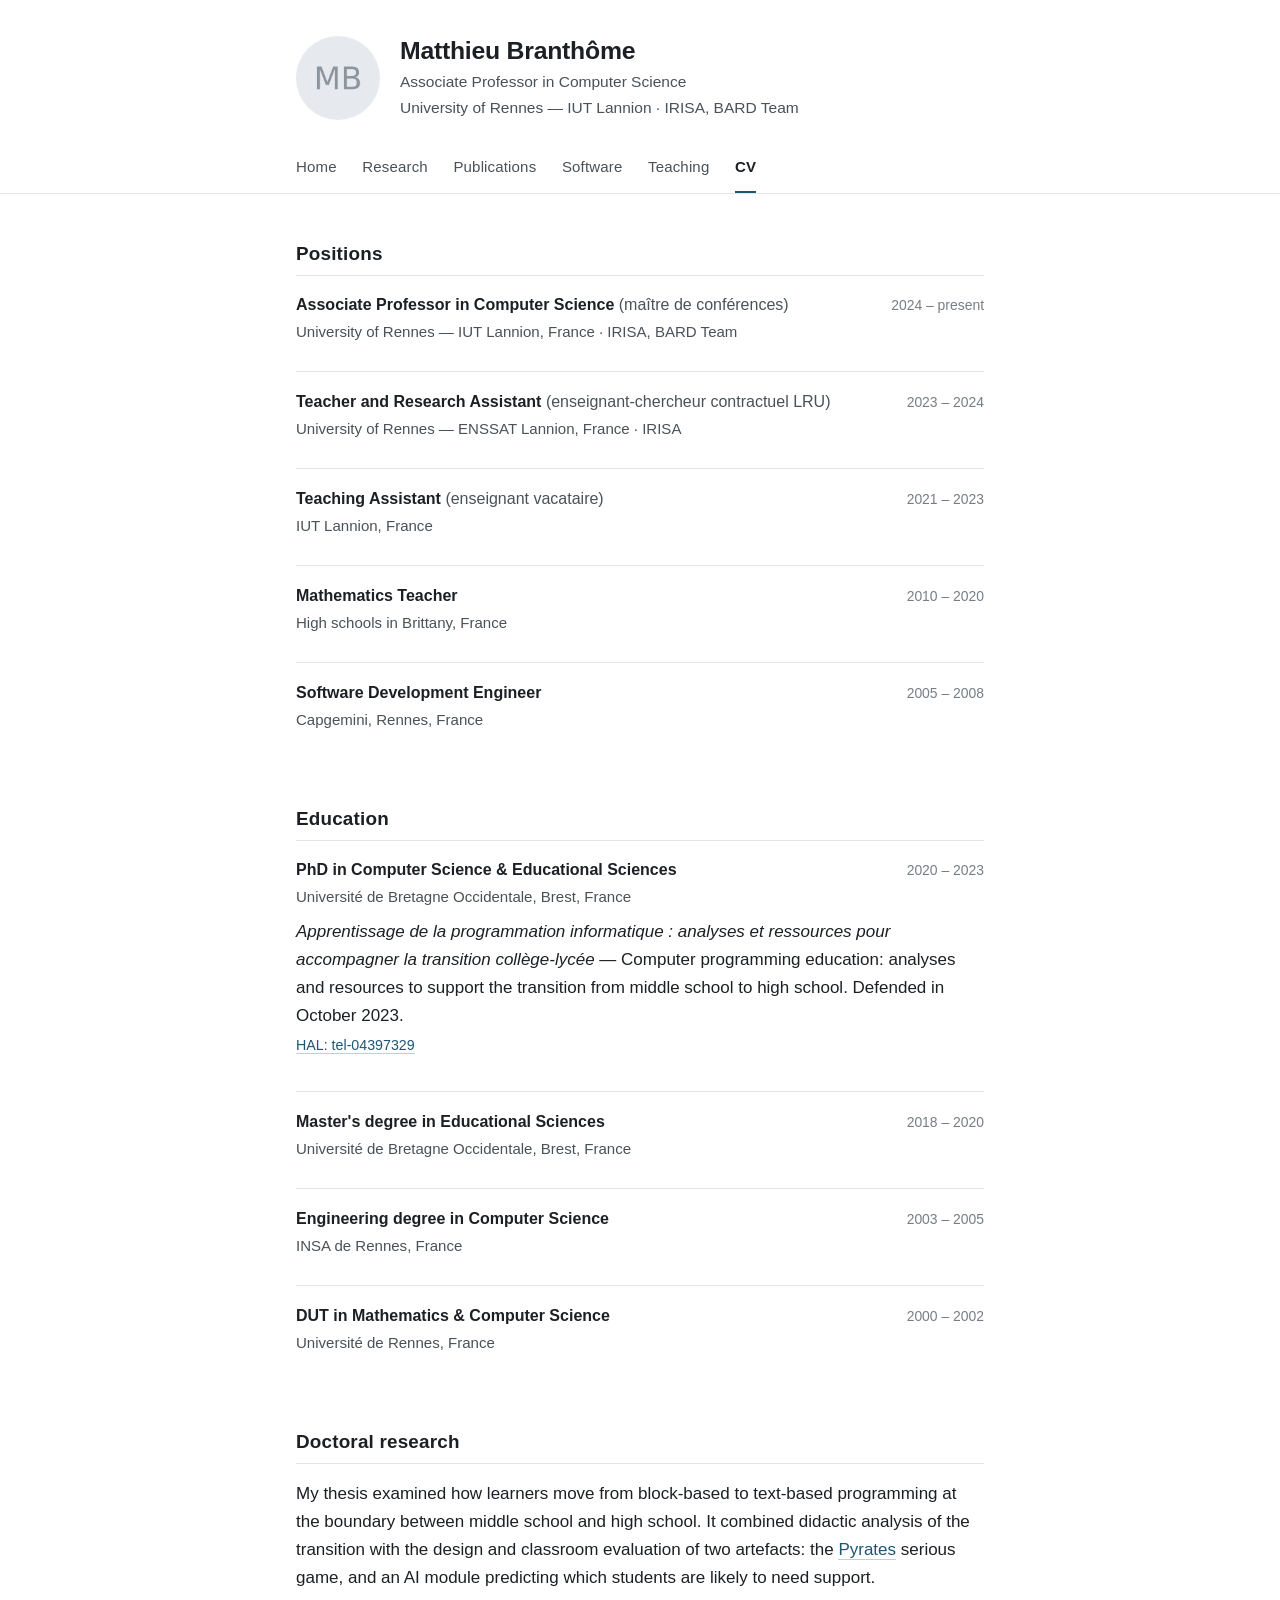
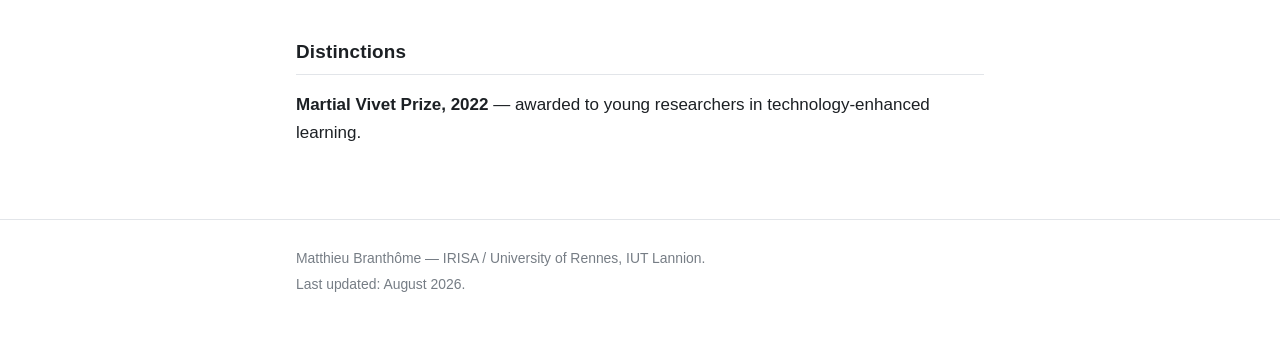
==== cv.html @ 9af1801c "Initial version of the IRISA personal research page Static site, six pages, no build step: - index: " ====
<!DOCTYPE html>
<html lang="en">
<head>
<meta charset="utf-8">
<meta name="viewport" content="width=device-width, initial-scale=1">
<title>CV — Matthieu Branthôme</title>
<meta name="description" content="Curriculum vitae of Matthieu Branthôme: positions, education and doctoral research.">
<link rel="stylesheet" href="style.css">
</head>
<body>

<header class="site-header">
  <div class="wrap">
    <div class="identity">
      <img src="photo.jpg" alt="Portrait of Matthieu Branthôme">
      <div>
        <h1>Matthieu Branthôme</h1>
        <p class="role">
          <span>Associate Professor in Computer Science</span>
          <span>University of Rennes — IUT Lannion · IRISA, BARD Team</span>
        </p>
      </div>
    </div>
    <nav class="site-nav" aria-label="Main">
      <ul>
        <li><a href="index.html">Home</a></li>
        <li><a href="research.html">Research</a></li>
        <li><a href="publications.html">Publications</a></li>
        <li><a href="software.html">Software</a></li>
        <li><a href="teaching.html">Teaching</a></li>
        <li><a href="cv.html" aria-current="page">CV</a></li>
      </ul>
    </nav>
  </div>
</header>

<main>
  <div class="wrap">

    <section>
      <h2>Positions</h2>

      <div class="entry">
        <div class="entry-head">
          <h3>Associate Professor in Computer Science <span style="font-weight:400;color:var(--ink-soft)">(maître de conférences)</span></h3>
          <span class="when">2024 – present</span>
        </div>
        <p class="where">University of Rennes — IUT Lannion, France · IRISA, BARD Team</p>
      </div>

      <div class="entry">
        <div class="entry-head">
          <h3>Teacher and Research Assistant <span style="font-weight:400;color:var(--ink-soft)">(enseignant-chercheur contractuel LRU)</span></h3>
          <span class="when">2023 – 2024</span>
        </div>
        <p class="where">University of Rennes — ENSSAT Lannion, France · IRISA</p>
      </div>

      <div class="entry">
        <div class="entry-head">
          <h3>Teaching Assistant <span style="font-weight:400;color:var(--ink-soft)">(enseignant vacataire)</span></h3>
          <span class="when">2021 – 2023</span>
        </div>
        <p class="where">IUT Lannion, France</p>
      </div>

      <div class="entry">
        <div class="entry-head">
          <h3>Mathematics Teacher</h3>
          <span class="when">2010 – 2020</span>
        </div>
        <p class="where">High schools in Brittany, France</p>
      </div>

      <div class="entry">
        <div class="entry-head">
          <h3>Software Development Engineer</h3>
          <span class="when">2005 – 2008</span>
        </div>
        <p class="where">Capgemini, Rennes, France</p>
      </div>
    </section>

    <section>
      <h2>Education</h2>

      <div class="entry">
        <div class="entry-head">
          <h3>PhD in Computer Science &amp; Educational Sciences</h3>
          <span class="when">2020 – 2023</span>
        </div>
        <p class="where">Université de Bretagne Occidentale, Brest, France</p>
        <p>
          <em>Apprentissage de la programmation informatique : analyses et ressources pour
          accompagner la transition collège-lycée</em> — Computer programming education:
          analyses and resources to support the transition from middle school to high
          school. Defended in October 2023.
          <span class="pub-meta"><a href="https://theses.hal.science/tel-04397329v1">HAL: tel-04397329</a></span>
        </p>
      </div>

      <div class="entry">
        <div class="entry-head">
          <h3>Master's degree in Educational Sciences</h3>
          <span class="when">2018 – 2020</span>
        </div>
        <p class="where">Université de Bretagne Occidentale, Brest, France</p>
      </div>

      <div class="entry">
        <div class="entry-head">
          <h3>Engineering degree in Computer Science</h3>
          <span class="when">2003 – 2005</span>
        </div>
        <p class="where">INSA de Rennes, France</p>
      </div>

      <div class="entry">
        <div class="entry-head">
          <h3>DUT in Mathematics &amp; Computer Science</h3>
          <span class="when">2000 – 2002</span>
        </div>
        <p class="where">Université de Rennes, France</p>
      </div>
    </section>

    <section>
      <h2>Doctoral research</h2>
      <p>
        My thesis examined how learners move from block-based to text-based programming at
        the boundary between middle school and high school. It combined didactic analysis
        of the transition with the design and classroom evaluation of two artefacts: the
        <a href="software.html">Pyrates</a> serious game, and an AI module predicting which
        students are likely to need support.
      </p>
    </section>

    <section>
      <h2>Distinctions</h2>
      <ul class="plain">
        <li><strong>Martial Vivet Prize, 2022</strong> — awarded to young researchers in technology-enhanced learning.</li>
      </ul>
    </section>

  </div>
</main>

<footer class="site-footer">
  <div class="wrap">
    <p>Matthieu Branthôme — IRISA / University of Rennes, IUT Lannion.</p>
    <p>Last updated: August 2026.</p>
  </div>
</footer>

</body>
</html>
---- style.css ----
/* ------------------------------------------------------------------
   Matthieu Branthôme — personal research page
   Single stylesheet shared by every page.
   No external dependencies: works offline and on a static WebDAV space.
   ------------------------------------------------------------------ */

:root {
  --ink:        #1c2024;
  --ink-soft:   #4a5158;
  --ink-faint:  #767d85;
  --accent:     #1f5673;
  --accent-dk:  #14384b;
  --rule:       #e2e5e9;
  --bg:         #ffffff;
  --bg-soft:    #f6f7f9;
  --maxw:       46rem;
}

*, *::before, *::after { box-sizing: border-box; }

html { -webkit-text-size-adjust: 100%; }

body {
  margin: 0;
  background: var(--bg);
  color: var(--ink);
  font-family: -apple-system, BlinkMacSystemFont, "Segoe UI", "Helvetica Neue",
               Arial, sans-serif;
  font-size: 17px;
  line-height: 1.65;
  -webkit-font-smoothing: antialiased;
}

.wrap {
  max-width: var(--maxw);
  margin: 0 auto;
  padding: 0 1.5rem;
}

/* ---------- Links ---------- */

a {
  color: var(--accent);
  text-decoration: none;
  border-bottom: 1px solid rgba(31, 86, 115, 0.28);
}

a:hover { color: var(--accent-dk); border-bottom-color: var(--accent-dk); }

a:focus-visible {
  outline: 2px solid var(--accent);
  outline-offset: 2px;
  border-radius: 2px;
}

/* ---------- Header & navigation ---------- */

.site-header {
  border-bottom: 1px solid var(--rule);
  padding: 2.25rem 0 0;
}

.identity { display: flex; align-items: center; gap: 1.25rem; flex-wrap: wrap; }

.identity img {
  width: 84px; height: 84px;
  border-radius: 50%;
  object-fit: cover;
  background: var(--bg-soft);
  flex: none;
}

.identity h1 {
  font-size: 1.55rem;
  line-height: 1.25;
  margin: 0 0 0.15rem;
  letter-spacing: -0.01em;
}

.identity .role {
  margin: 0;
  color: var(--ink-soft);
  font-size: 0.97rem;
}

.identity .role span { display: block; }

nav.site-nav { margin-top: 1.75rem; }

nav.site-nav ul {
  list-style: none;
  margin: 0;
  padding: 0;
  display: flex;
  flex-wrap: wrap;
  gap: 0.25rem 1.6rem;
}

nav.site-nav a {
  display: inline-block;
  padding: 0.4rem 0 0.7rem;
  border-bottom: 2px solid transparent;
  color: var(--ink-soft);
  font-size: 0.94rem;
  letter-spacing: 0.01em;
}

nav.site-nav a:hover { color: var(--accent); }

nav.site-nav a[aria-current="page"] {
  color: var(--ink);
  font-weight: 600;
  border-bottom-color: var(--accent);
}

/* ---------- Main content ---------- */

main { padding: 2.75rem 0 3.5rem; }

h2 {
  font-size: 1.18rem;
  letter-spacing: 0.01em;
  margin: 2.75rem 0 1rem;
  padding-bottom: 0.4rem;
  border-bottom: 1px solid var(--rule);
}

main > .wrap > h2:first-child,
main .wrap > section:first-child h2 { margin-top: 0; }

h3 {
  font-size: 1.02rem;
  margin: 1.75rem 0 0.6rem;
  color: var(--accent-dk);
}

p { margin: 0 0 1rem; }

.lead { font-size: 1.05rem; }

ul.plain { list-style: none; margin: 0 0 1rem; padding: 0; }

ul.plain > li { margin-bottom: 0.45rem; }

ul.tags {
  list-style: none;
  display: flex;
  flex-wrap: wrap;
  gap: 0.5rem;
  margin: 0 0 1.25rem;
  padding: 0;
}

ul.tags li {
  background: var(--bg-soft);
  border: 1px solid var(--rule);
  border-radius: 999px;
  padding: 0.28rem 0.85rem;
  font-size: 0.88rem;
  color: var(--ink-soft);
}

/* ---------- News ---------- */

.news { list-style: none; margin: 0; padding: 0; }

.news li {
  display: grid;
  grid-template-columns: 7.5rem 1fr;
  gap: 0 1rem;
  padding: 0.7rem 0;
  border-bottom: 1px solid var(--rule);
}

.news li:last-child { border-bottom: 0; }

.news time {
  color: var(--ink-faint);
  font-size: 0.87rem;
  font-variant-numeric: tabular-nums;
  padding-top: 0.15rem;
}

/* ---------- Publications ---------- */

ol.pubs { list-style: none; margin: 0; padding: 0; counter-reset: pub; }

ol.pubs > li {
  position: relative;
  padding: 0 0 1.15rem 2.4rem;
  margin-bottom: 1.15rem;
  border-bottom: 1px solid var(--rule);
}

ol.pubs > li:last-child { border-bottom: 0; }

ol.pubs > li::before {
  counter-increment: pub;
  content: "[" counter(pub) "]";
  position: absolute;
  left: 0;
  top: 0;
  color: var(--ink-faint);
  font-size: 0.86rem;
  font-variant-numeric: tabular-nums;
  padding-top: 0.15rem;
}

.pub-title { font-weight: 600; }

.pub-venue { color: var(--ink-soft); font-style: italic; }

.pub-meta { display: block; font-size: 0.89rem; margin-top: 0.2rem; }

.pub-meta a { margin-right: 0.9rem; }

/* ---------- Teaching / CV entries ---------- */

.entry {
  padding: 0 0 1.1rem;
  margin-bottom: 1.1rem;
  border-bottom: 1px solid var(--rule);
}

.entry:last-child { border-bottom: 0; }

.entry-head {
  display: flex;
  justify-content: space-between;
  align-items: baseline;
  gap: 1rem;
  flex-wrap: wrap;
}

.entry-head h3 { margin: 0; color: var(--ink); font-size: 1rem; }

.entry-head .when {
  color: var(--ink-faint);
  font-size: 0.87rem;
  font-variant-numeric: tabular-nums;
  white-space: nowrap;
}

.entry .where { color: var(--ink-soft); font-size: 0.94rem; margin: 0.1rem 0 0.5rem; }

table.courses {
  width: 100%;
  border-collapse: collapse;
  font-size: 0.94rem;
  margin: 0.5rem 0 0;
}

table.courses th {
  text-align: left;
  font-weight: 600;
  font-size: 0.8rem;
  letter-spacing: 0.04em;
  text-transform: uppercase;
  color: var(--ink-faint);
  border-bottom: 1px solid var(--rule);
  padding: 0 0.75rem 0.35rem 0;
}

table.courses td {
  padding: 0.45rem 0.75rem 0.45rem 0;
  border-bottom: 1px solid var(--rule);
  vertical-align: top;
}

table.courses tr:last-child td { border-bottom: 0; }

table.courses td:nth-child(2),
table.courses th:nth-child(2) { white-space: nowrap; color: var(--ink-soft); }

table.courses td:last-child,
table.courses th:last-child {
  white-space: nowrap;
  text-align: right;
  padding-right: 0;
  color: var(--ink-soft);
  font-variant-numeric: tabular-nums;
}

/* ---------- Callout box ---------- */

.card {
  background: var(--bg-soft);
  border: 1px solid var(--rule);
  border-radius: 6px;
  padding: 1.25rem 1.4rem;
  margin: 0 0 1.5rem;
}

.card p:last-child { margin-bottom: 0; }

.card h3 { margin-top: 0; }

/* ---------- Contact / profile links ---------- */

.contact { display: grid; grid-template-columns: 6rem 1fr; gap: 0.4rem 1rem; margin: 0; }

.contact dt { color: var(--ink-faint); font-size: 0.92rem; }

.contact dd { margin: 0; }

.profiles {
  list-style: none;
  display: flex;
  flex-wrap: wrap;
  gap: 0.6rem;
  padding: 0;
  margin: 1.25rem 0 0;
}

.profiles a {
  display: inline-block;
  border: 1px solid var(--rule);
  border-radius: 4px;
  padding: 0.32rem 0.85rem;
  font-size: 0.9rem;
  color: var(--ink-soft);
  background: var(--bg-soft);
}

.profiles a:hover { color: var(--accent); border-color: var(--accent); }

/* ---------- Footer ---------- */

.site-footer {
  border-top: 1px solid var(--rule);
  padding: 1.5rem 0 2.5rem;
  color: var(--ink-faint);
  font-size: 0.87rem;
}

.site-footer p { margin: 0.2rem 0; }

.site-footer a { color: var(--ink-soft); }

/* ---------- Small screens ---------- */

@media (max-width: 34rem) {
  body { font-size: 16px; }
  .identity img { width: 68px; height: 68px; }
  .identity h1 { font-size: 1.35rem; }
  .news li { grid-template-columns: 1fr; gap: 0.1rem; }
  .contact { grid-template-columns: 1fr; gap: 0 0; }
  .contact dd { margin-bottom: 0.5rem; }
  nav.site-nav ul { gap: 0.1rem 1.1rem; }
  table.courses td:last-child, table.courses th:last-child { white-space: normal; }
}

/* ---------- Print ---------- */

@media print {
  nav.site-nav, .site-footer { display: none; }
  body { font-size: 11pt; }
  a { color: var(--ink); border-bottom: 0; }
}
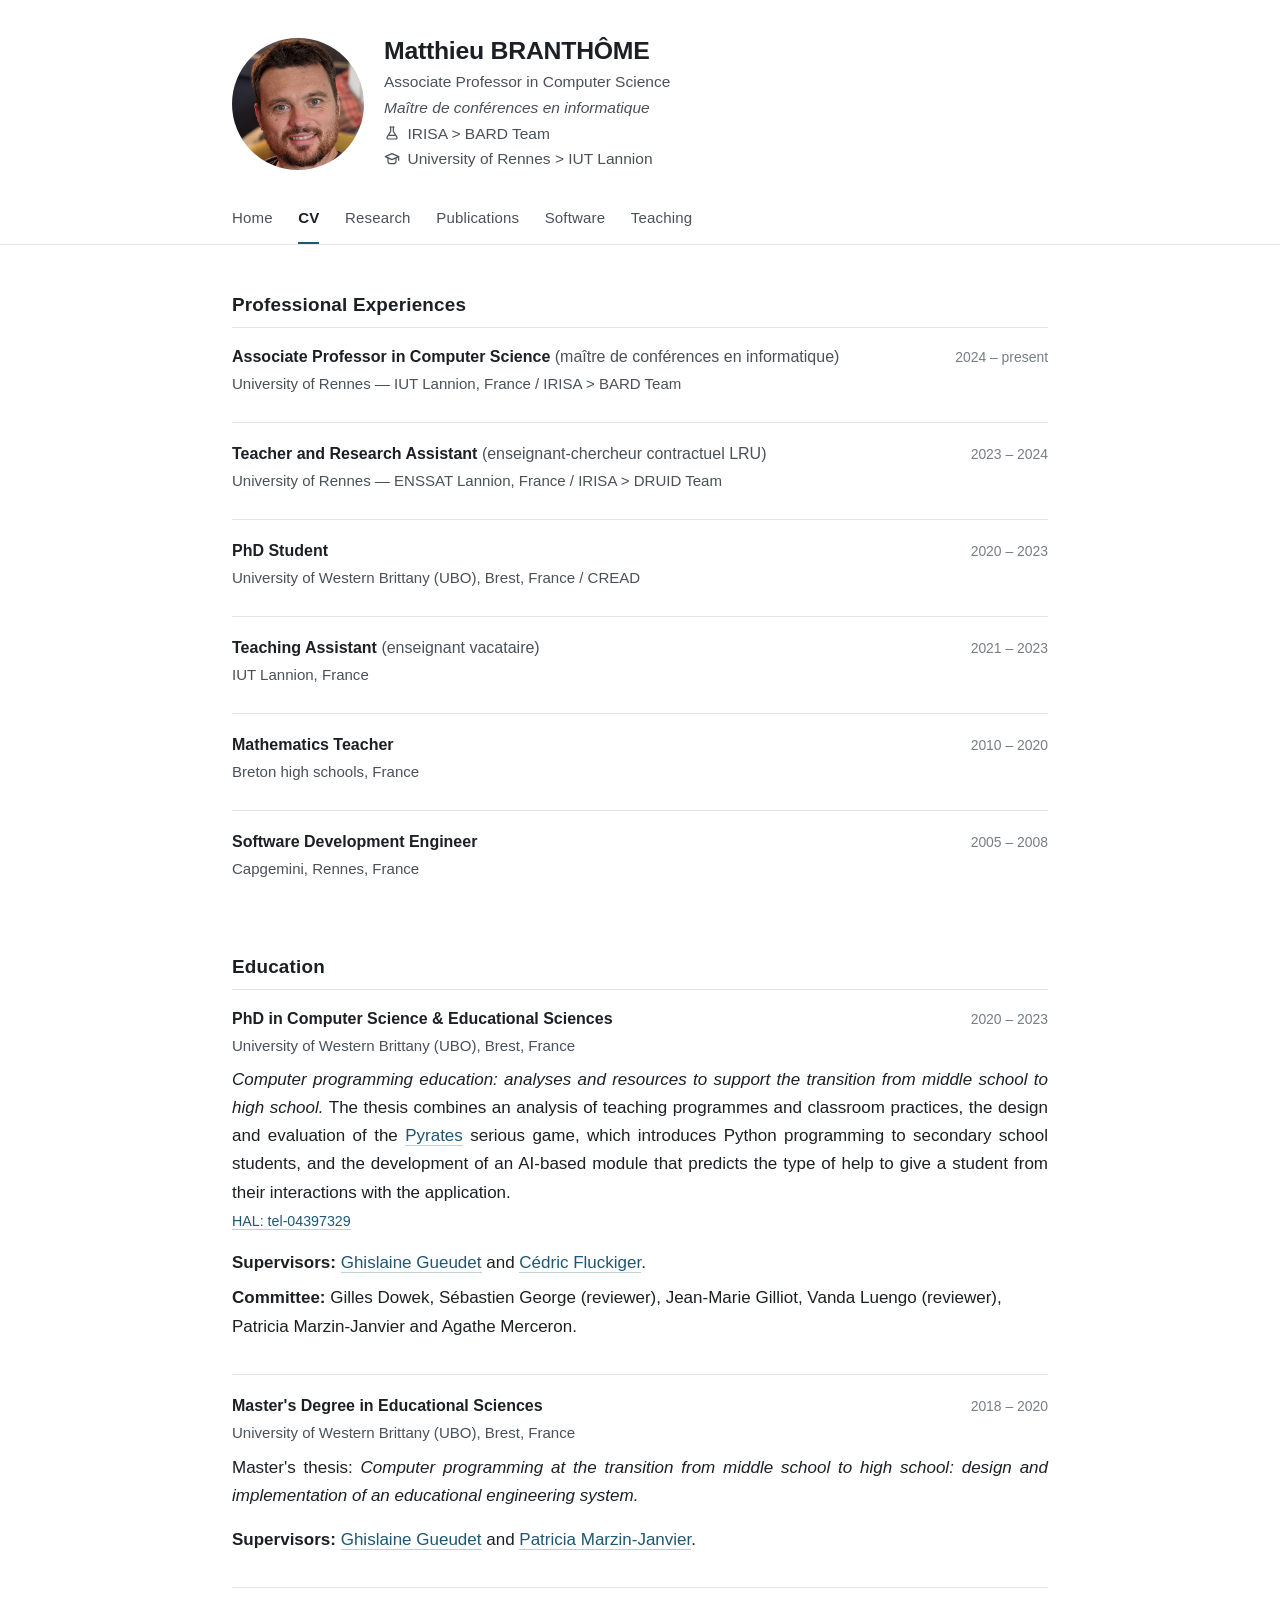
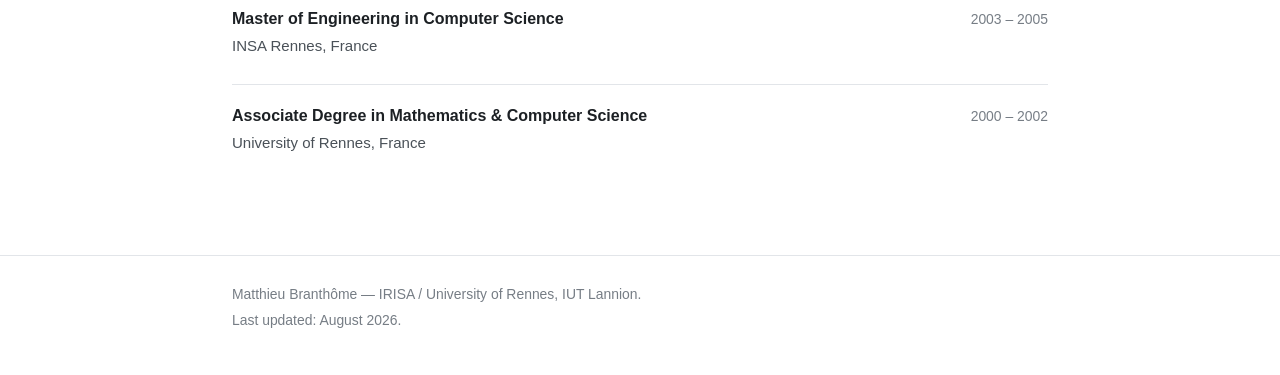
==== commit 7acf63fd: "First version" ====
--- a/cv.html
+++ b/cv.html
@@ -4,7 +4,8 @@
 <meta charset="utf-8">
 <meta name="viewport" content="width=device-width, initial-scale=1">
 <title>CV — Matthieu Branthôme</title>
-<meta name="description" content="Curriculum vitae of Matthieu Branthôme: positions, education and doctoral research.">
+<meta name="description" content="Curriculum vitae of Matthieu Branthôme: professional experiences and education.">
+<link rel="icon" type="image/png" href="favicon.png">
 <link rel="stylesheet" href="style.css">
 </head>
 <body>
@@ -14,21 +15,23 @@
     <div class="identity">
       <img src="photo.jpg" alt="Portrait of Matthieu Branthôme">
       <div>
-        <h1>Matthieu Branthôme</h1>
+        <h1>Matthieu BRANTHÔME</h1>
         <p class="role">
           <span>Associate Professor in Computer Science</span>
-          <span>University of Rennes — IUT Lannion · IRISA, BARD Team</span>
+          <span><em>Maître de conférences en informatique</em></span>
+          <span class="aff research">IRISA &gt; BARD Team</span>
+          <span class="aff teaching">University of Rennes &gt; IUT Lannion</span>
         </p>
       </div>
     </div>
     <nav class="site-nav" aria-label="Main">
       <ul>
         <li><a href="index.html">Home</a></li>
+        <li><a href="cv.html" aria-current="page">CV</a></li>
         <li><a href="research.html">Research</a></li>
         <li><a href="publications.html">Publications</a></li>
         <li><a href="software.html">Software</a></li>
         <li><a href="teaching.html">Teaching</a></li>
-        <li><a href="cv.html" aria-current="page">CV</a></li>
       </ul>
     </nav>
   </div>
@@ -38,14 +41,14 @@
   <div class="wrap">
 
     <section>
-      <h2>Positions</h2>
+      <h2>Professional Experiences</h2>
 
       <div class="entry">
         <div class="entry-head">
-          <h3>Associate Professor in Computer Science <span style="font-weight:400;color:var(--ink-soft)">(maître de conférences)</span></h3>
+          <h3>Associate Professor in Computer Science <span style="font-weight:400;color:var(--ink-soft)">(maître de conférences en informatique)</span></h3>
           <span class="when">2024 – present</span>
         </div>
-        <p class="where">University of Rennes — IUT Lannion, France · IRISA, BARD Team</p>
+        <p class="where">University of Rennes — IUT Lannion, France / IRISA &gt; BARD Team</p>
       </div>
 
       <div class="entry">
@@ -53,7 +56,15 @@
           <h3>Teacher and Research Assistant <span style="font-weight:400;color:var(--ink-soft)">(enseignant-chercheur contractuel LRU)</span></h3>
           <span class="when">2023 – 2024</span>
         </div>
-        <p class="where">University of Rennes — ENSSAT Lannion, France · IRISA</p>
+        <p class="where">University of Rennes — ENSSAT Lannion, France / IRISA &gt; DRUID Team</p>
+      </div>
+
+      <div class="entry">
+        <div class="entry-head">
+          <h3>PhD Student</h3>
+          <span class="when">2020 – 2023</span>
+        </div>
+        <p class="where">University of Western Brittany (UBO), Brest, France / CREAD</p>
       </div>
 
       <div class="entry">
@@ -69,7 +80,7 @@
           <h3>Mathematics Teacher</h3>
           <span class="when">2010 – 2020</span>
         </div>
-        <p class="where">High schools in Brittany, France</p>
+        <p class="where">Breton high schools, France</p>
       </div>
 
       <div class="entry">
@@ -89,57 +100,63 @@
           <h3>PhD in Computer Science &amp; Educational Sciences</h3>
           <span class="when">2020 – 2023</span>
         </div>
-        <p class="where">Université de Bretagne Occidentale, Brest, France</p>
+        <p class="where">University of Western Brittany (UBO), Brest, France</p>
         <p>
-          <em>Apprentissage de la programmation informatique : analyses et ressources pour
-          accompagner la transition collège-lycée</em> — Computer programming education:
-          analyses and resources to support the transition from middle school to high
-          school. Defended in October 2023.
-          <span class="pub-meta"><a href="https://theses.hal.science/tel-04397329v1">HAL: tel-04397329</a></span>
+          <em>Computer programming education: analyses and resources to support the transition
+          from middle school to high school.</em> The thesis combines an analysis of teaching
+          programmes and classroom practices, the design and evaluation of the
+          <a href="software.html">Pyrates</a> serious game, which introduces Python
+          programming to secondary school students, and the development of an AI-based module
+          that predicts the type of help to give a student from their interactions with the
+          application.
+          <span class="pub-meta"><a href="https://theses.hal.science/tel-04397329v1" target="_blank" rel="noopener">HAL: tel-04397329</a></span>
         </p>
+        <ul class="plain">
+          <li>
+            <strong>Supervisors:</strong> <a href="https://www.est.universite-paris-saclay.fr/recherche/membres/gueudet-ghislaine/" target="_blank" rel="noopener">Ghislaine Gueudet</a> and
+            <a href="https://pro.univ-lille.fr/cedric-fluckiger/" target="_blank" rel="noopener">Cédric Fluckiger</a>.
+          </li>
+          <li>
+            <strong>Committee:</strong> Gilles Dowek, Sébastien George (reviewer),
+            Jean-Marie Gilliot, Vanda Luengo (reviewer), Patricia Marzin-Janvier and
+            Agathe Merceron.
+          </li>
+        </ul>
       </div>
 
       <div class="entry">
         <div class="entry-head">
-          <h3>Master's degree in Educational Sciences</h3>
+          <h3>Master's Degree in Educational Sciences</h3>
           <span class="when">2018 – 2020</span>
         </div>
-        <p class="where">Université de Bretagne Occidentale, Brest, France</p>
+        <p class="where">University of Western Brittany (UBO), Brest, France</p>
+        <p>
+          Master's thesis: <em>Computer programming at the transition from middle school to
+          high school: design and implementation of an educational engineering system.</em>
+        </p>
+        <ul class="plain">
+          <li>
+            <strong>Supervisors:</strong> <a href="https://www.est.universite-paris-saclay.fr/recherche/membres/gueudet-ghislaine/" target="_blank" rel="noopener">Ghislaine Gueudet</a> and
+            <a href="https://www.univ-brest.fr/fr/membre/patricia-marzin-janvier" target="_blank" rel="noopener">Patricia Marzin-Janvier</a>.
+          </li>
+        </ul>
       </div>
 
       <div class="entry">
         <div class="entry-head">
-          <h3>Engineering degree in Computer Science</h3>
+          <h3>Master of Engineering in Computer Science</h3>
           <span class="when">2003 – 2005</span>
         </div>
-        <p class="where">INSA de Rennes, France</p>
+        <p class="where">INSA Rennes, France</p>
       </div>
 
       <div class="entry">
         <div class="entry-head">
-          <h3>DUT in Mathematics &amp; Computer Science</h3>
+          <h3>Associate Degree in Mathematics &amp; Computer Science</h3>
           <span class="when">2000 – 2002</span>
         </div>
-        <p class="where">Université de Rennes, France</p>
+        <p class="where">University of Rennes, France</p>
       </div>
-    </section>
-
-    <section>
-      <h2>Doctoral research</h2>
-      <p>
-        My thesis examined how learners move from block-based to text-based programming at
-        the boundary between middle school and high school. It combined didactic analysis
-        of the transition with the design and classroom evaluation of two artefacts: the
-        <a href="software.html">Pyrates</a> serious game, and an AI module predicting which
-        students are likely to need support.
-      </p>
-    </section>
-
-    <section>
-      <h2>Distinctions</h2>
-      <ul class="plain">
-        <li><strong>Martial Vivet Prize, 2022</strong> — awarded to young researchers in technology-enhanced learning.</li>
-      </ul>
     </section>
 
   </div>
--- a/style.css
+++ b/style.css
@@ -13,7 +13,7 @@
   --rule:       #e2e5e9;
   --bg:         #ffffff;
   --bg-soft:    #f6f7f9;
-  --maxw:       46rem;
+  --maxw:       54rem;
 }
 
 *, *::before, *::after { box-sizing: border-box; }
@@ -63,7 +63,7 @@
 .identity { display: flex; align-items: center; gap: 1.25rem; flex-wrap: wrap; }
 
 .identity img {
-  width: 84px; height: 84px;
+  width: 132px; height: 132px;
   border-radius: 50%;
   object-fit: cover;
   background: var(--bg-soft);
@@ -341,7 +341,7 @@
 
 @media (max-width: 34rem) {
   body { font-size: 16px; }
-  .identity img { width: 68px; height: 68px; }
+  .identity img { width: 104px; height: 104px; }
   .identity h1 { font-size: 1.35rem; }
   .news li { grid-template-columns: 1fr; gap: 0.1rem; }
   .contact { grid-template-columns: 1fr; gap: 0 0; }
@@ -357,3 +357,165 @@
   body { font-size: 11pt; }
   a { color: var(--ink); border-bottom: 0; }
 }
+
+/* ---------- Screenshots / figures ---------- */
+
+figure.screenshot {
+  margin: 0 0 1.5rem;
+}
+
+figure.screenshot img {
+  display: block;
+  width: 100%;
+  height: auto;
+  border: 1px solid var(--rule);
+  border-radius: 6px;
+  background: var(--bg-soft);
+}
+
+figure.screenshot figcaption {
+  margin-top: 0.5rem;
+  color: var(--ink-faint);
+  font-size: 0.87rem;
+}
+
+@media (max-width: 34rem) {
+  table.courses td:nth-child(2),
+  table.courses th:nth-child(2) { white-space: normal; }
+}
+
+/* ---------- Research interests (plain text, not controls) ---------- */
+
+ul.interests {
+  list-style: none;
+  display: flex;
+  flex-wrap: wrap;
+  gap: 0 0.55rem;
+  margin: 0 0 1rem;
+  padding: 0;
+  color: var(--ink-soft);
+}
+
+ul.interests li:not(:last-child)::after {
+  content: "·";
+  color: var(--ink-faint);
+  margin-left: 0.55rem;
+}
+
+/* ---------- Collapsible older news ---------- */
+
+details.news-more { border-top: 1px solid var(--rule); }
+
+details.news-more > summary {
+  cursor: pointer;
+  padding: 0.75rem 0;
+  font-size: 0.92rem;
+  color: var(--accent);
+  list-style: none;
+  display: flex;
+  align-items: center;
+  gap: 0.45rem;
+}
+
+details.news-more > summary::-webkit-details-marker { display: none; }
+
+details.news-more > summary::before {
+  content: "\25B8";
+  font-size: 0.75rem;
+  color: var(--ink-faint);
+}
+
+details.news-more[open] > summary::before { content: "\25BE"; }
+
+details.news-more > summary:hover { color: var(--accent-dk); }
+
+details.news-more > summary:focus-visible {
+  outline: 2px solid var(--accent);
+  outline-offset: 2px;
+  border-radius: 2px;
+}
+
+details.news-more > .news { border-top: 1px solid var(--rule); }
+
+/* ---------- Affiliation lines with icons ---------- */
+
+.identity .role .aff {
+  display: flex;
+  align-items: center;
+  gap: 0.45rem;
+}
+
+.identity .role .aff::before {
+  content: "";
+  flex: none;
+  width: 1.05em;
+  height: 1.05em;
+  background-position: center;
+  background-repeat: no-repeat;
+  background-size: contain;
+}
+
+.identity .role .aff.research::before {
+  background-image: url("data:image/svg+xml,<svg%20xmlns='http://www.w3.org/2000/svg'%20viewBox='0%200%2024%2024'%20fill='none'%20stroke='%234a5158'%20stroke-width='1.8'%20stroke-linecap='round'%20stroke-linejoin='round'><path%20d='M9%203h6'/><path%20d='M10%203v6.5L4.6%2018.2A2%202%200%200%200%206.3%2021h11.4a2%202%200%200%200%201.7-2.8L14%209.5V3'/><path%20d='M7.5%2015.5h9'/></svg>");
+}
+
+.identity .role .aff.teaching::before {
+  background-image: url("data:image/svg+xml,<svg%20xmlns='http://www.w3.org/2000/svg'%20viewBox='0%200%2024%2024'%20fill='none'%20stroke='%234a5158'%20stroke-width='1.8'%20stroke-linecap='round'%20stroke-linejoin='round'><path%20d='M12%204%202%208.5%2012%2013l10-4.5L12%204Z'/><path%20d='M6%2010.5V16c0%201.7%202.7%203%206%203s6-1.3%206-3v-5.5'/><path%20d='M22%208.5V14'/></svg>");
+}
+
+/* ---------- Justified running text ---------- */
+
+main section > p,
+.entry > p:not(.where) {
+  text-align: justify;
+  -webkit-hyphens: auto;
+  hyphens: auto;
+}
+
+@media (max-width: 34rem) {
+  main section > p,
+  .entry > p:not(.where) { text-align: left; }
+}
+
+/* ---------- Teaching responsibilities ---------- */
+
+.entry h4.resp-title {
+  font-size: 0.95rem;
+  margin: 1.15rem 0 0.4rem;
+  color: var(--ink);
+}
+
+ul.plain.resp { margin-bottom: 0; }
+
+ul.plain.resp > li {
+  display: flex;
+  justify-content: space-between;
+  align-items: baseline;
+  gap: 1rem;
+}
+
+ul.plain.resp .when {
+  color: var(--ink-faint);
+  font-size: 0.87rem;
+  font-variant-numeric: tabular-nums;
+  white-space: nowrap;
+}
+
+.contact dd.mails > span { color: var(--ink-faint); margin: 0 0.2rem; }
+
+/* ---------- Course tables: same column grid on every table ---------- */
+
+table.courses { table-layout: fixed; }
+
+table.courses th:nth-child(2),
+table.courses td:nth-child(2) { width: 11.5rem; }
+
+table.courses th:nth-child(3),
+table.courses td:nth-child(3) { width: 8rem; }
+
+@media (max-width: 34rem) {
+  table.courses th:nth-child(2),
+  table.courses td:nth-child(2) { width: 7.5rem; }
+  table.courses th:nth-child(3),
+  table.courses td:nth-child(3) { width: 5.5rem; }
+}
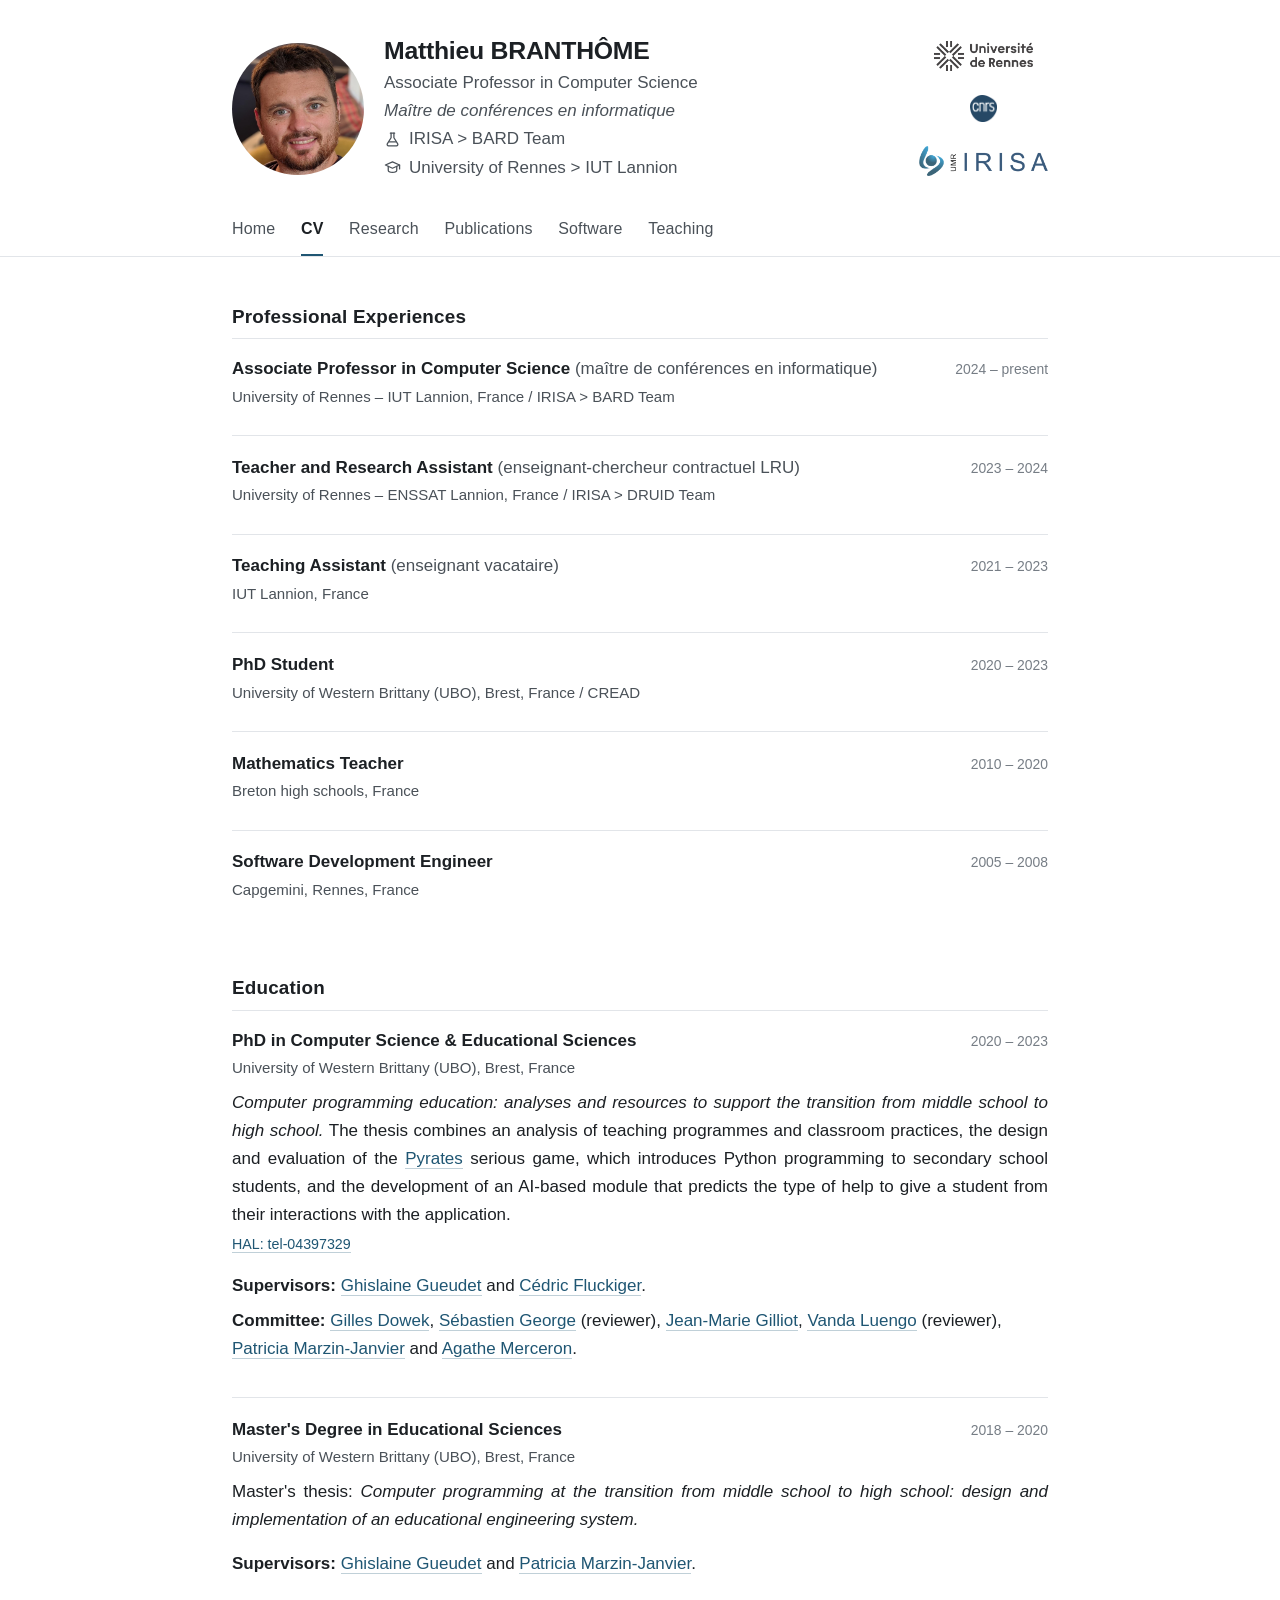
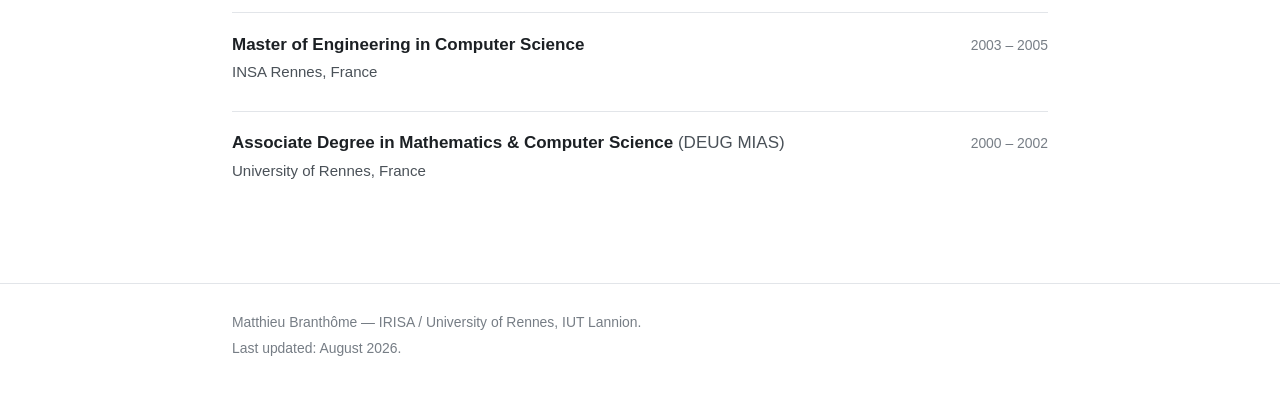
==== commit b2428849: "Rework content, typography and header - Header: institutional logos (Université de Rennes, CNRS, IRI" ====
--- a/cv.html
+++ b/cv.html
@@ -5,6 +5,15 @@
 <meta name="viewport" content="width=device-width, initial-scale=1">
 <title>CV — Matthieu Branthôme</title>
 <meta name="description" content="Curriculum vitae of Matthieu Branthôme: professional experiences and education.">
+<link rel="canonical" href="https://people.irisa.fr/Matthieu.Branthome/cv.html">
+<meta property="og:type" content="article">
+<meta property="og:title" content="CV — Matthieu Branthôme">
+<meta property="og:description" content="Curriculum vitae of Matthieu Branthôme: professional experiences and education.">
+<meta property="og:url" content="https://people.irisa.fr/Matthieu.Branthome/cv.html">
+<meta property="og:image" content="https://people.irisa.fr/Matthieu.Branthome/photo.jpg">
+<meta property="og:locale" content="en_GB">
+<meta property="og:site_name" content="Matthieu Branthôme">
+<meta name="twitter:card" content="summary">
 <link rel="icon" type="image/png" href="favicon.png">
 <link rel="stylesheet" href="style.css">
 </head>
@@ -23,6 +32,11 @@
           <span class="aff teaching">University of Rennes &gt; IUT Lannion</span>
         </p>
       </div>
+      <ul class="logos" aria-label="Institutions">
+        <li><a href="https://www.univ-rennes.fr/" target="_blank" rel="noopener"><img src="univ-rennes.png" alt="Université de Rennes"></a></li>
+        <li><a href="https://www.cnrs.fr/" target="_blank" rel="noopener"><img src="cnrs.png" alt="CNRS" class="mark"></a></li>
+        <li><a href="https://www.irisa.fr/" target="_blank" rel="noopener"><img src="logo_irisa.png" alt="IRISA"></a></li>
+      </ul>
     </div>
     <nav class="site-nav" aria-label="Main">
       <ul>
@@ -48,7 +62,7 @@
           <h3>Associate Professor in Computer Science <span style="font-weight:400;color:var(--ink-soft)">(maître de conférences en informatique)</span></h3>
           <span class="when">2024 – present</span>
         </div>
-        <p class="where">University of Rennes — IUT Lannion, France / IRISA &gt; BARD Team</p>
+        <p class="where">University of Rennes – IUT Lannion, France / IRISA &gt; BARD Team</p>
       </div>
 
       <div class="entry">
@@ -56,7 +70,15 @@
           <h3>Teacher and Research Assistant <span style="font-weight:400;color:var(--ink-soft)">(enseignant-chercheur contractuel LRU)</span></h3>
           <span class="when">2023 – 2024</span>
         </div>
-        <p class="where">University of Rennes — ENSSAT Lannion, France / IRISA &gt; DRUID Team</p>
+        <p class="where">University of Rennes – ENSSAT Lannion, France / IRISA &gt; DRUID Team</p>
+      </div>
+
+      <div class="entry">
+        <div class="entry-head">
+          <h3>Teaching Assistant <span style="font-weight:400;color:var(--ink-soft)">(enseignant vacataire)</span></h3>
+          <span class="when">2021 – 2023</span>
+        </div>
+        <p class="where">IUT Lannion, France</p>
       </div>
 
       <div class="entry">
@@ -65,14 +87,6 @@
           <span class="when">2020 – 2023</span>
         </div>
         <p class="where">University of Western Brittany (UBO), Brest, France / CREAD</p>
-      </div>
-
-      <div class="entry">
-        <div class="entry-head">
-          <h3>Teaching Assistant <span style="font-weight:400;color:var(--ink-soft)">(enseignant vacataire)</span></h3>
-          <span class="when">2021 – 2023</span>
-        </div>
-        <p class="where">IUT Lannion, France</p>
       </div>
 
       <div class="entry">
@@ -117,9 +131,12 @@
             <a href="https://pro.univ-lille.fr/cedric-fluckiger/" target="_blank" rel="noopener">Cédric Fluckiger</a>.
           </li>
           <li>
-            <strong>Committee:</strong> Gilles Dowek, Sébastien George (reviewer),
-            Jean-Marie Gilliot, Vanda Luengo (reviewer), Patricia Marzin-Janvier and
-            Agathe Merceron.
+            <strong>Committee:</strong> <a href="https://fr.wikipedia.org/wiki/Gilles_Dowek" target="_blank" rel="noopener">Gilles Dowek</a>,
+            <a href="https://lium.univ-lemans.fr/team/sebastien-george/" target="_blank" rel="noopener">Sébastien George</a> (reviewer),
+            <a href="https://www.imt-atlantique.fr/fr/personne/jean-marie-gilliot" target="_blank" rel="noopener">Jean-Marie Gilliot</a>,
+            <a href="https://perso.lip6.fr/Vanda.Luengo/" target="_blank" rel="noopener">Vanda Luengo</a> (reviewer),
+            <a href="https://www.univ-brest.fr/fr/membre/patricia-marzin-janvier" target="_blank" rel="noopener">Patricia Marzin-Janvier</a> and
+            <a href="https://prof.bht-berlin.de/merceron" target="_blank" rel="noopener">Agathe Merceron</a>.
           </li>
         </ul>
       </div>
@@ -152,7 +169,7 @@
 
       <div class="entry">
         <div class="entry-head">
-          <h3>Associate Degree in Mathematics &amp; Computer Science</h3>
+          <h3>Associate Degree in Mathematics &amp; Computer Science <span style="font-weight:400;color:var(--ink-soft)">(DEUG MIAS)</span></h3>
           <span class="when">2000 – 2002</span>
         </div>
         <p class="where">University of Rennes, France</p>
--- a/style.css
+++ b/style.css
@@ -62,7 +62,7 @@
 
 .identity { display: flex; align-items: center; gap: 1.25rem; flex-wrap: wrap; }
 
-.identity img {
+.identity > img {
   width: 132px; height: 132px;
   border-radius: 50%;
   object-fit: cover;
@@ -80,7 +80,7 @@
 .identity .role {
   margin: 0;
   color: var(--ink-soft);
-  font-size: 0.97rem;
+  font-size: 17px;
 }
 
 .identity .role span { display: block; }
@@ -101,7 +101,7 @@
   padding: 0.4rem 0 0.7rem;
   border-bottom: 2px solid transparent;
   color: var(--ink-soft);
-  font-size: 0.94rem;
+  font-size: 16px;
   letter-spacing: 0.01em;
 }
 
@@ -129,14 +129,14 @@
 main .wrap > section:first-child h2 { margin-top: 0; }
 
 h3 {
-  font-size: 1.02rem;
+  font-size: 17px;
   margin: 1.75rem 0 0.6rem;
   color: var(--accent-dk);
 }
 
 p { margin: 0 0 1rem; }
 
-.lead { font-size: 1.05rem; }
+.lead { font-size: 18px; }
 
 ul.plain { list-style: none; margin: 0 0 1rem; padding: 0; }
 
@@ -187,7 +187,7 @@
 
 ol.pubs > li {
   position: relative;
-  padding: 0 0 1.15rem 2.4rem;
+  padding: 0 0 1.15rem 3rem;
   margin-bottom: 1.15rem;
   border-bottom: 1px solid var(--rule);
 }
@@ -197,6 +197,7 @@
 ol.pubs > li::before {
   counter-increment: pub;
   content: "[" counter(pub) "]";
+  white-space: nowrap;
   position: absolute;
   left: 0;
   top: 0;
@@ -232,7 +233,7 @@
   flex-wrap: wrap;
 }
 
-.entry-head h3 { margin: 0; color: var(--ink); font-size: 1rem; }
+.entry-head h3 { margin: 0; color: var(--ink); font-size: 17px; }
 
 .entry-head .when {
   color: var(--ink-faint);
@@ -270,13 +271,18 @@
 table.courses tr:last-child td { border-bottom: 0; }
 
 table.courses td:nth-child(2),
-table.courses th:nth-child(2) { white-space: nowrap; color: var(--ink-soft); }
+table.courses th:nth-child(2) { white-space: nowrap; }
+
+table.courses td:nth-child(2) { color: var(--ink-soft); }
 
 table.courses td:last-child,
 table.courses th:last-child {
   white-space: nowrap;
   text-align: right;
   padding-right: 0;
+}
+
+table.courses td:last-child {
   color: var(--ink-soft);
   font-variant-numeric: tabular-nums;
 }
@@ -341,7 +347,7 @@
 
 @media (max-width: 34rem) {
   body { font-size: 16px; }
-  .identity img { width: 104px; height: 104px; }
+  .identity > img { width: 104px; height: 104px; }
   .identity h1 { font-size: 1.35rem; }
   .news li { grid-template-columns: 1fr; gap: 0.1rem; }
   .contact { grid-template-columns: 1fr; gap: 0 0; }
@@ -479,10 +485,9 @@
 
 /* ---------- Teaching responsibilities ---------- */
 
-.entry h4.resp-title {
-  font-size: 0.95rem;
+.entry h3.resp-title {
+  font-size: 17px;
   margin: 1.15rem 0 0.4rem;
-  color: var(--ink);
 }
 
 ul.plain.resp { margin-bottom: 0; }
@@ -501,7 +506,7 @@
   white-space: nowrap;
 }
 
-.contact dd.mails > span { color: var(--ink-faint); margin: 0 0.2rem; }
+.contact dd.mails > span:not(.mail) { color: var(--ink-faint); margin: 0 0.2rem; }
 
 /* ---------- Course tables: same column grid on every table ---------- */
 
@@ -519,3 +524,215 @@
   table.courses th:nth-child(3),
   table.courses td:nth-child(3) { width: 5.5rem; }
 }
+
+/* ---------- Institutional logos in the header ---------- */
+
+.identity .logos {
+  list-style: none;
+  display: flex;
+  flex-direction: column;
+  align-items: flex-end;
+  justify-content: center;
+  gap: 0.6rem;
+  margin: 0 0 0 auto;
+  padding: 0;
+}
+
+.identity .logos li { flex: none; }
+
+.identity .logos a {
+  display: block;
+  border-bottom: 0;
+  opacity: 0.85;
+  transition: opacity 0.15s ease;
+}
+
+.identity .logos a:hover { opacity: 1; }
+
+.identity .logos img {
+  display: block;
+  height: 27px;
+  width: auto;
+  object-fit: contain;
+  border-radius: 0;
+  background: none;
+}
+
+/* marque compacte : légèrement réduite pour équilibrer le poids visuel */
+.identity .logos img.mark { height: 24px; }
+
+@media (max-width: 52rem) {
+  .identity .logos {
+    flex-direction: row;
+    align-items: center;
+    margin: 0.4rem 0 0;
+    gap: 1.5rem;
+    width: 100%;
+  }
+  .identity .logos img { height: 27px; }
+  .identity .logos img.mark { height: 24px; }
+}
+
+/* ---------- Affiliation lines with icons ---------- */
+
+.identity .role .aff {
+  display: flex;
+  align-items: center;
+  gap: 0.45rem;
+}
+
+.identity .role .aff::before {
+  content: "";
+  flex: none;
+  width: 1.05em;
+  height: 1.05em;
+  background-position: center;
+  background-repeat: no-repeat;
+  background-size: contain;
+}
+
+.identity .role .aff.research::before {
+  background-image: url("data:image/svg+xml,<svg%20xmlns='http://www.w3.org/2000/svg'%20viewBox='0%200%2024%2024'%20fill='none'%20stroke='%234a5158'%20stroke-width='1.8'%20stroke-linecap='round'%20stroke-linejoin='round'><path%20d='M9%203h6'/><path%20d='M10%203v6.5L4.6%2018.2A2%202%200%200%200%206.3%2021h11.4a2%202%200%200%200%201.7-2.8L14%209.5V3'/><path%20d='M7.5%2015.5h9'/></svg>");
+}
+
+.identity .role .aff.teaching::before {
+  background-image: url("data:image/svg+xml,<svg%20xmlns='http://www.w3.org/2000/svg'%20viewBox='0%200%2024%2024'%20fill='none'%20stroke='%234a5158'%20stroke-width='1.8'%20stroke-linecap='round'%20stroke-linejoin='round'><path%20d='M12%204%202%208.5%2012%2013l10-4.5L12%204Z'/><path%20d='M6%2010.5V16c0%201.7%202.7%203%206%203s6-1.3%206-3v-5.5'/><path%20d='M22%208.5V14'/></svg>");
+}
+
+/* ---------- Justified running text ---------- */
+
+main section > p,
+.entry > p:not(.where) {
+  text-align: justify;
+  -webkit-hyphens: auto;
+  hyphens: auto;
+}
+
+@media (max-width: 34rem) {
+  main section > p,
+  .entry > p:not(.where) { text-align: left; }
+}
+
+/* ---------- Teaching responsibilities ---------- */
+
+.entry h3.resp-title {
+  font-size: 17px;
+  margin: 1.15rem 0 0.4rem;
+}
+
+ul.plain.resp { margin-bottom: 0; }
+
+ul.plain.resp > li {
+  display: flex;
+  justify-content: space-between;
+  align-items: baseline;
+  gap: 1rem;
+}
+
+ul.plain.resp .when {
+  color: var(--ink-faint);
+  font-size: 0.87rem;
+  font-variant-numeric: tabular-nums;
+  white-space: nowrap;
+}
+
+.contact dd.mails > span:not(.mail) { color: var(--ink-faint); margin: 0 0.2rem; }
+
+/* ---------- Course tables: same column grid on every table ---------- */
+
+table.courses { table-layout: fixed; }
+
+table.courses th:nth-child(2),
+table.courses td:nth-child(2) { width: 11.5rem; }
+
+table.courses th:nth-child(3),
+table.courses td:nth-child(3) { width: 8rem; }
+
+@media (max-width: 34rem) {
+  table.courses th:nth-child(2),
+  table.courses td:nth-child(2) { width: 7.5rem; }
+  table.courses th:nth-child(3),
+  table.courses td:nth-child(3) { width: 5.5rem; }
+}
+
+/* ---------- Institutional logos in the header ---------- */
+
+.identity .logos {
+  list-style: none;
+  display: flex;
+  align-items: center;
+  gap: 1.5rem;
+  margin: 0 0 0 auto;
+  padding: 0;
+}
+
+.identity .logos li { flex: none; }
+
+.identity .logos a {
+  display: block;
+  border-bottom: 0;
+  opacity: 0.85;
+  transition: opacity 0.15s ease;
+}
+
+.identity .logos a:hover { opacity: 1; }
+
+.identity .logos img {
+  display: block;
+  height: 30px;
+  width: auto;
+  object-fit: contain;
+  border-radius: 0;
+  background: none;
+}
+
+/* marque compacte : légèrement réduite pour équilibrer le poids visuel */
+.identity .logos img.mark { height: 27px; }
+
+@media (max-width: 52rem) {
+  .identity .logos {
+    margin: 0.4rem 0 0;
+    gap: 1.5rem;
+    width: 100%;
+  }
+  .identity .logos img { height: 27px; }
+  .identity .logos img.mark { height: 24px; }
+}
+
+/* ---------- E-mail addresses assembled in CSS (anti-harvesting) ---------- */
+
+.mail i { font-style: normal; }
+.mail i.at::before  { content: "@"; }
+.mail i.dot::before { content: "."; }
+
+/* ---------- Student supervision: same weight as running text ---------- */
+
+.entry > p.detail {
+  color: var(--ink);
+  font-size: 17px;
+  margin: 0.15rem 0 0.5rem;
+  text-align: left;
+}
+
+/* ---------- Entry heading acting as a section title (Teaching) ---------- */
+
+.entry-head.major {
+  padding-bottom: 0.4rem;
+  margin-bottom: 0.7rem;
+  border-bottom: 1px solid var(--rule);
+}
+
+.entry-head.major h2 {
+  margin: 0;
+  padding: 0;
+  border-bottom: 0;
+  font-size: 1.18rem;
+  letter-spacing: 0.01em;
+}
+
+/* ---------- Categorised publication numbering ---------- */
+
+ol.pubs.j > li::before { content: "[J" counter(pub) "]"; }
+ol.pubs.c > li::before { content: "[C" counter(pub) "]"; }
+ol.pubs.w > li::before { content: "[W" counter(pub) "]"; }
+ol.pubs.t > li::before { content: "[T" counter(pub) "]"; }
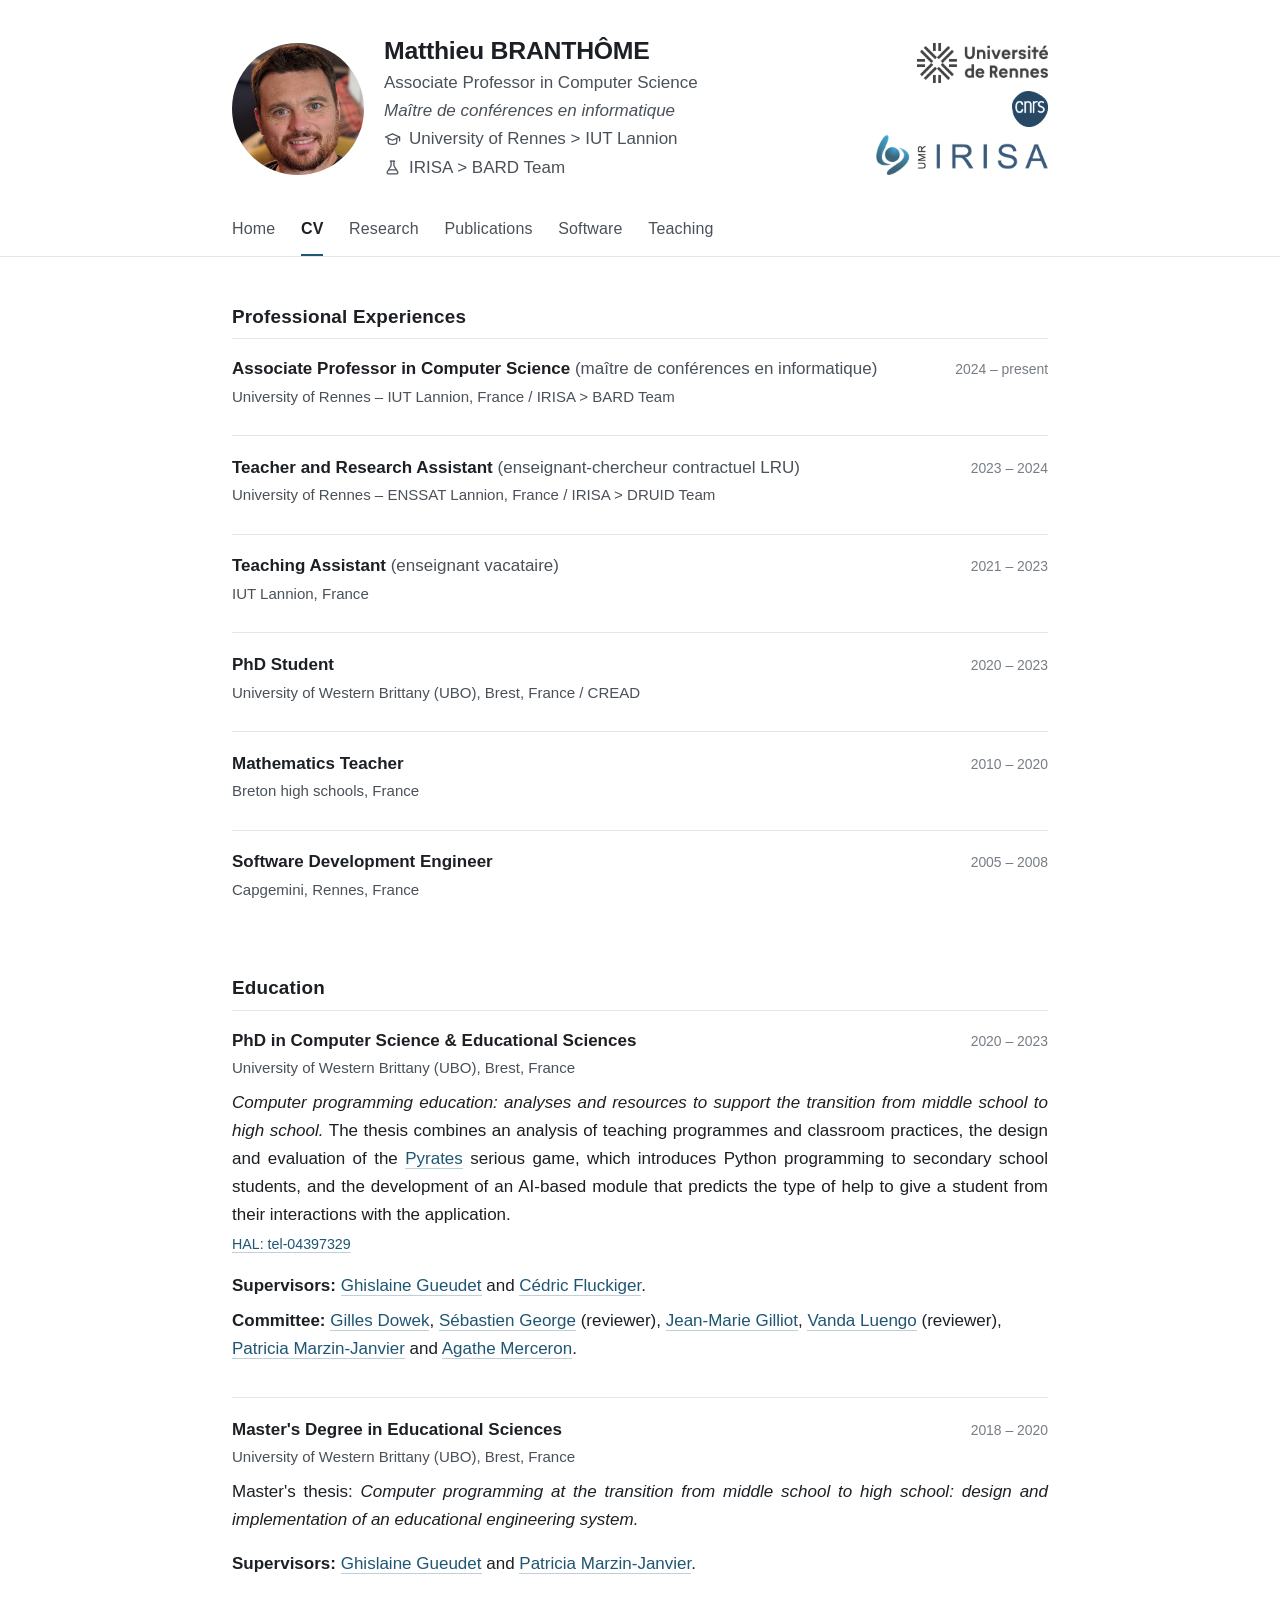
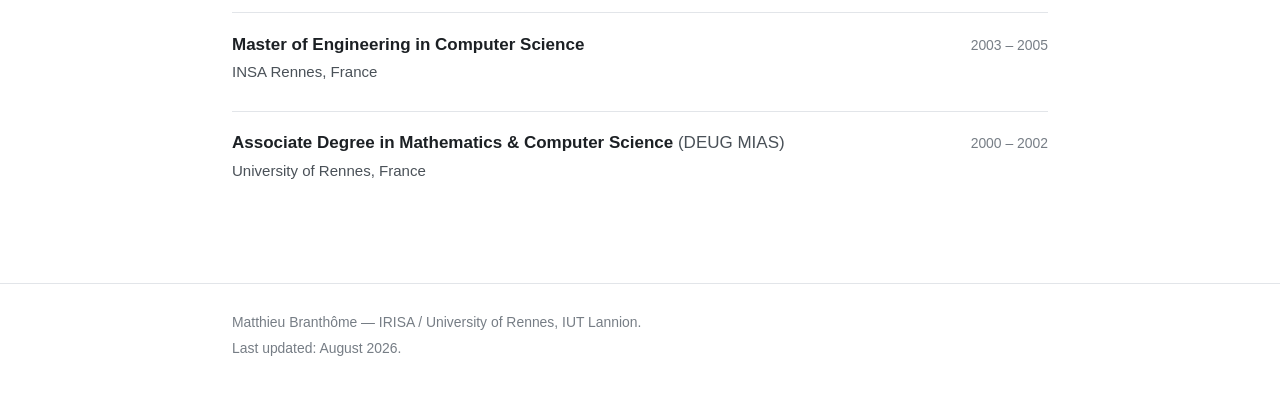
==== commit 71136fc1: "Enlarge header logos, swap affiliation lines, remove duplicated CSS rules" ====
--- a/cv.html
+++ b/cv.html
@@ -28,8 +28,8 @@
         <p class="role">
           <span>Associate Professor in Computer Science</span>
           <span><em>Maître de conférences en informatique</em></span>
+          <span class="aff teaching">University of Rennes &gt; IUT Lannion</span>
           <span class="aff research">IRISA &gt; BARD Team</span>
-          <span class="aff teaching">University of Rennes &gt; IUT Lannion</span>
         </p>
       </div>
       <ul class="logos" aria-label="Institutions">
--- a/style.css
+++ b/style.css
@@ -533,7 +533,7 @@
   flex-direction: column;
   align-items: flex-end;
   justify-content: center;
-  gap: 0.6rem;
+  gap: 0.5rem;
   margin: 0 0 0 auto;
   padding: 0;
 }
@@ -551,7 +551,7 @@
 
 .identity .logos img {
   display: block;
-  height: 27px;
+  height: 40px;
   width: auto;
   object-fit: contain;
   border-radius: 0;
@@ -559,7 +559,7 @@
 }
 
 /* marque compacte : légèrement réduite pour équilibrer le poids visuel */
-.identity .logos img.mark { height: 24px; }
+.identity .logos img.mark { height: 36px; }
 
 @media (max-width: 52rem) {
   .identity .logos {
@@ -573,132 +573,6 @@
   .identity .logos img.mark { height: 24px; }
 }
 
-/* ---------- Affiliation lines with icons ---------- */
-
-.identity .role .aff {
-  display: flex;
-  align-items: center;
-  gap: 0.45rem;
-}
-
-.identity .role .aff::before {
-  content: "";
-  flex: none;
-  width: 1.05em;
-  height: 1.05em;
-  background-position: center;
-  background-repeat: no-repeat;
-  background-size: contain;
-}
-
-.identity .role .aff.research::before {
-  background-image: url("data:image/svg+xml,<svg%20xmlns='http://www.w3.org/2000/svg'%20viewBox='0%200%2024%2024'%20fill='none'%20stroke='%234a5158'%20stroke-width='1.8'%20stroke-linecap='round'%20stroke-linejoin='round'><path%20d='M9%203h6'/><path%20d='M10%203v6.5L4.6%2018.2A2%202%200%200%200%206.3%2021h11.4a2%202%200%200%200%201.7-2.8L14%209.5V3'/><path%20d='M7.5%2015.5h9'/></svg>");
-}
-
-.identity .role .aff.teaching::before {
-  background-image: url("data:image/svg+xml,<svg%20xmlns='http://www.w3.org/2000/svg'%20viewBox='0%200%2024%2024'%20fill='none'%20stroke='%234a5158'%20stroke-width='1.8'%20stroke-linecap='round'%20stroke-linejoin='round'><path%20d='M12%204%202%208.5%2012%2013l10-4.5L12%204Z'/><path%20d='M6%2010.5V16c0%201.7%202.7%203%206%203s6-1.3%206-3v-5.5'/><path%20d='M22%208.5V14'/></svg>");
-}
-
-/* ---------- Justified running text ---------- */
-
-main section > p,
-.entry > p:not(.where) {
-  text-align: justify;
-  -webkit-hyphens: auto;
-  hyphens: auto;
-}
-
-@media (max-width: 34rem) {
-  main section > p,
-  .entry > p:not(.where) { text-align: left; }
-}
-
-/* ---------- Teaching responsibilities ---------- */
-
-.entry h3.resp-title {
-  font-size: 17px;
-  margin: 1.15rem 0 0.4rem;
-}
-
-ul.plain.resp { margin-bottom: 0; }
-
-ul.plain.resp > li {
-  display: flex;
-  justify-content: space-between;
-  align-items: baseline;
-  gap: 1rem;
-}
-
-ul.plain.resp .when {
-  color: var(--ink-faint);
-  font-size: 0.87rem;
-  font-variant-numeric: tabular-nums;
-  white-space: nowrap;
-}
-
-.contact dd.mails > span:not(.mail) { color: var(--ink-faint); margin: 0 0.2rem; }
-
-/* ---------- Course tables: same column grid on every table ---------- */
-
-table.courses { table-layout: fixed; }
-
-table.courses th:nth-child(2),
-table.courses td:nth-child(2) { width: 11.5rem; }
-
-table.courses th:nth-child(3),
-table.courses td:nth-child(3) { width: 8rem; }
-
-@media (max-width: 34rem) {
-  table.courses th:nth-child(2),
-  table.courses td:nth-child(2) { width: 7.5rem; }
-  table.courses th:nth-child(3),
-  table.courses td:nth-child(3) { width: 5.5rem; }
-}
-
-/* ---------- Institutional logos in the header ---------- */
-
-.identity .logos {
-  list-style: none;
-  display: flex;
-  align-items: center;
-  gap: 1.5rem;
-  margin: 0 0 0 auto;
-  padding: 0;
-}
-
-.identity .logos li { flex: none; }
-
-.identity .logos a {
-  display: block;
-  border-bottom: 0;
-  opacity: 0.85;
-  transition: opacity 0.15s ease;
-}
-
-.identity .logos a:hover { opacity: 1; }
-
-.identity .logos img {
-  display: block;
-  height: 30px;
-  width: auto;
-  object-fit: contain;
-  border-radius: 0;
-  background: none;
-}
-
-/* marque compacte : légèrement réduite pour équilibrer le poids visuel */
-.identity .logos img.mark { height: 27px; }
-
-@media (max-width: 52rem) {
-  .identity .logos {
-    margin: 0.4rem 0 0;
-    gap: 1.5rem;
-    width: 100%;
-  }
-  .identity .logos img { height: 27px; }
-  .identity .logos img.mark { height: 24px; }
-}
-
 /* ---------- E-mail addresses assembled in CSS (anti-harvesting) ---------- */
 
 .mail i { font-style: normal; }
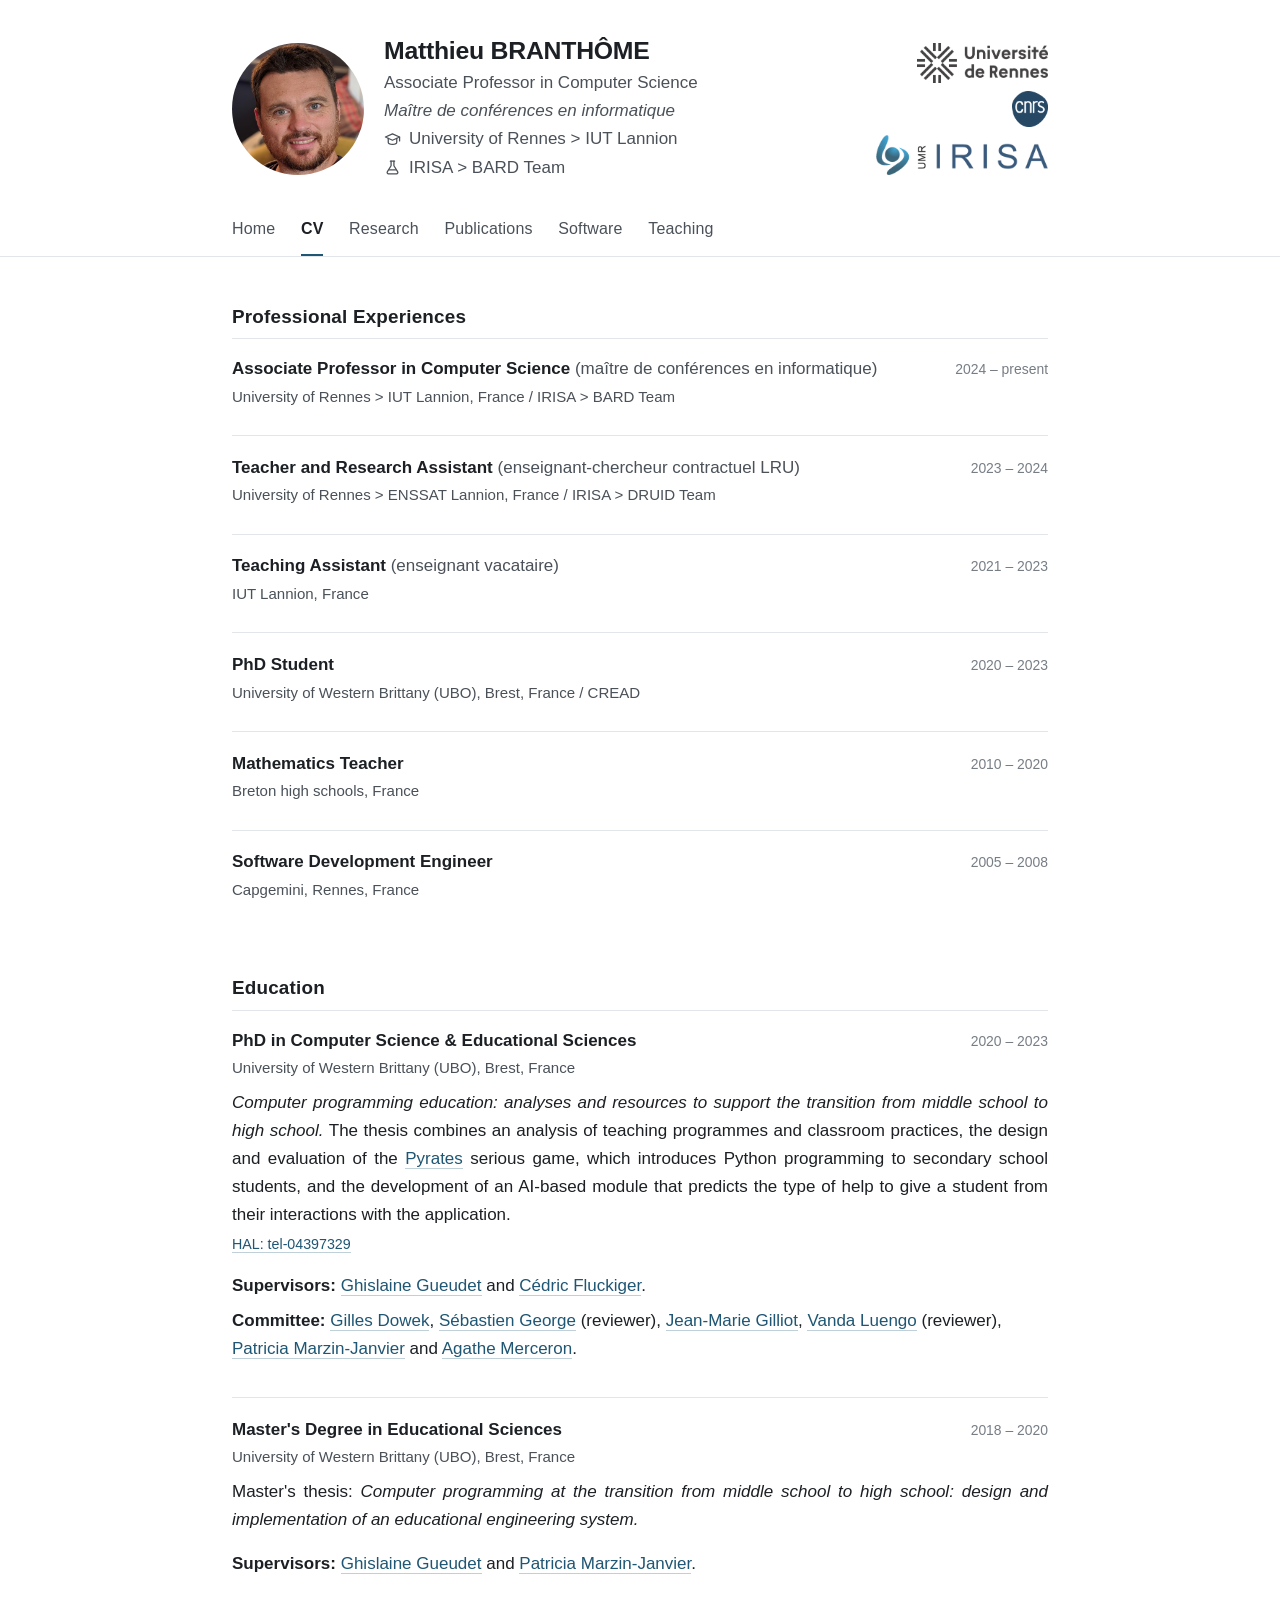
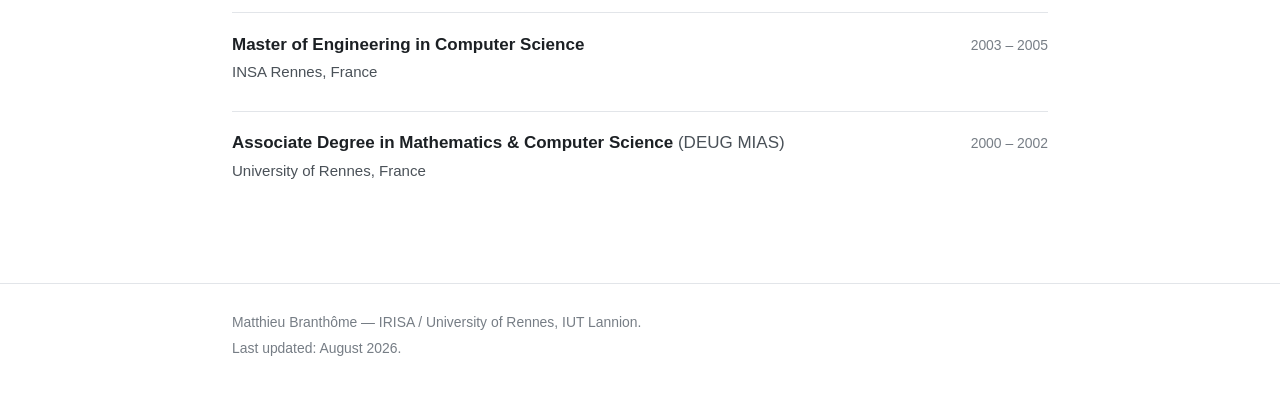
==== commit 1494a275: "Use > separator in CV affiliations, add LIP6 to Titouan Réthoré, normalise TD/TP order" ====
--- a/cv.html
+++ b/cv.html
@@ -62,7 +62,7 @@
           <h3>Associate Professor in Computer Science <span style="font-weight:400;color:var(--ink-soft)">(maître de conférences en informatique)</span></h3>
           <span class="when">2024 – present</span>
         </div>
-        <p class="where">University of Rennes – IUT Lannion, France / IRISA &gt; BARD Team</p>
+        <p class="where">University of Rennes &gt; IUT Lannion, France / IRISA &gt; BARD Team</p>
       </div>
 
       <div class="entry">
@@ -70,7 +70,7 @@
           <h3>Teacher and Research Assistant <span style="font-weight:400;color:var(--ink-soft)">(enseignant-chercheur contractuel LRU)</span></h3>
           <span class="when">2023 – 2024</span>
         </div>
-        <p class="where">University of Rennes – ENSSAT Lannion, France / IRISA &gt; DRUID Team</p>
+        <p class="where">University of Rennes &gt; ENSSAT Lannion, France / IRISA &gt; DRUID Team</p>
       </div>
 
       <div class="entry">
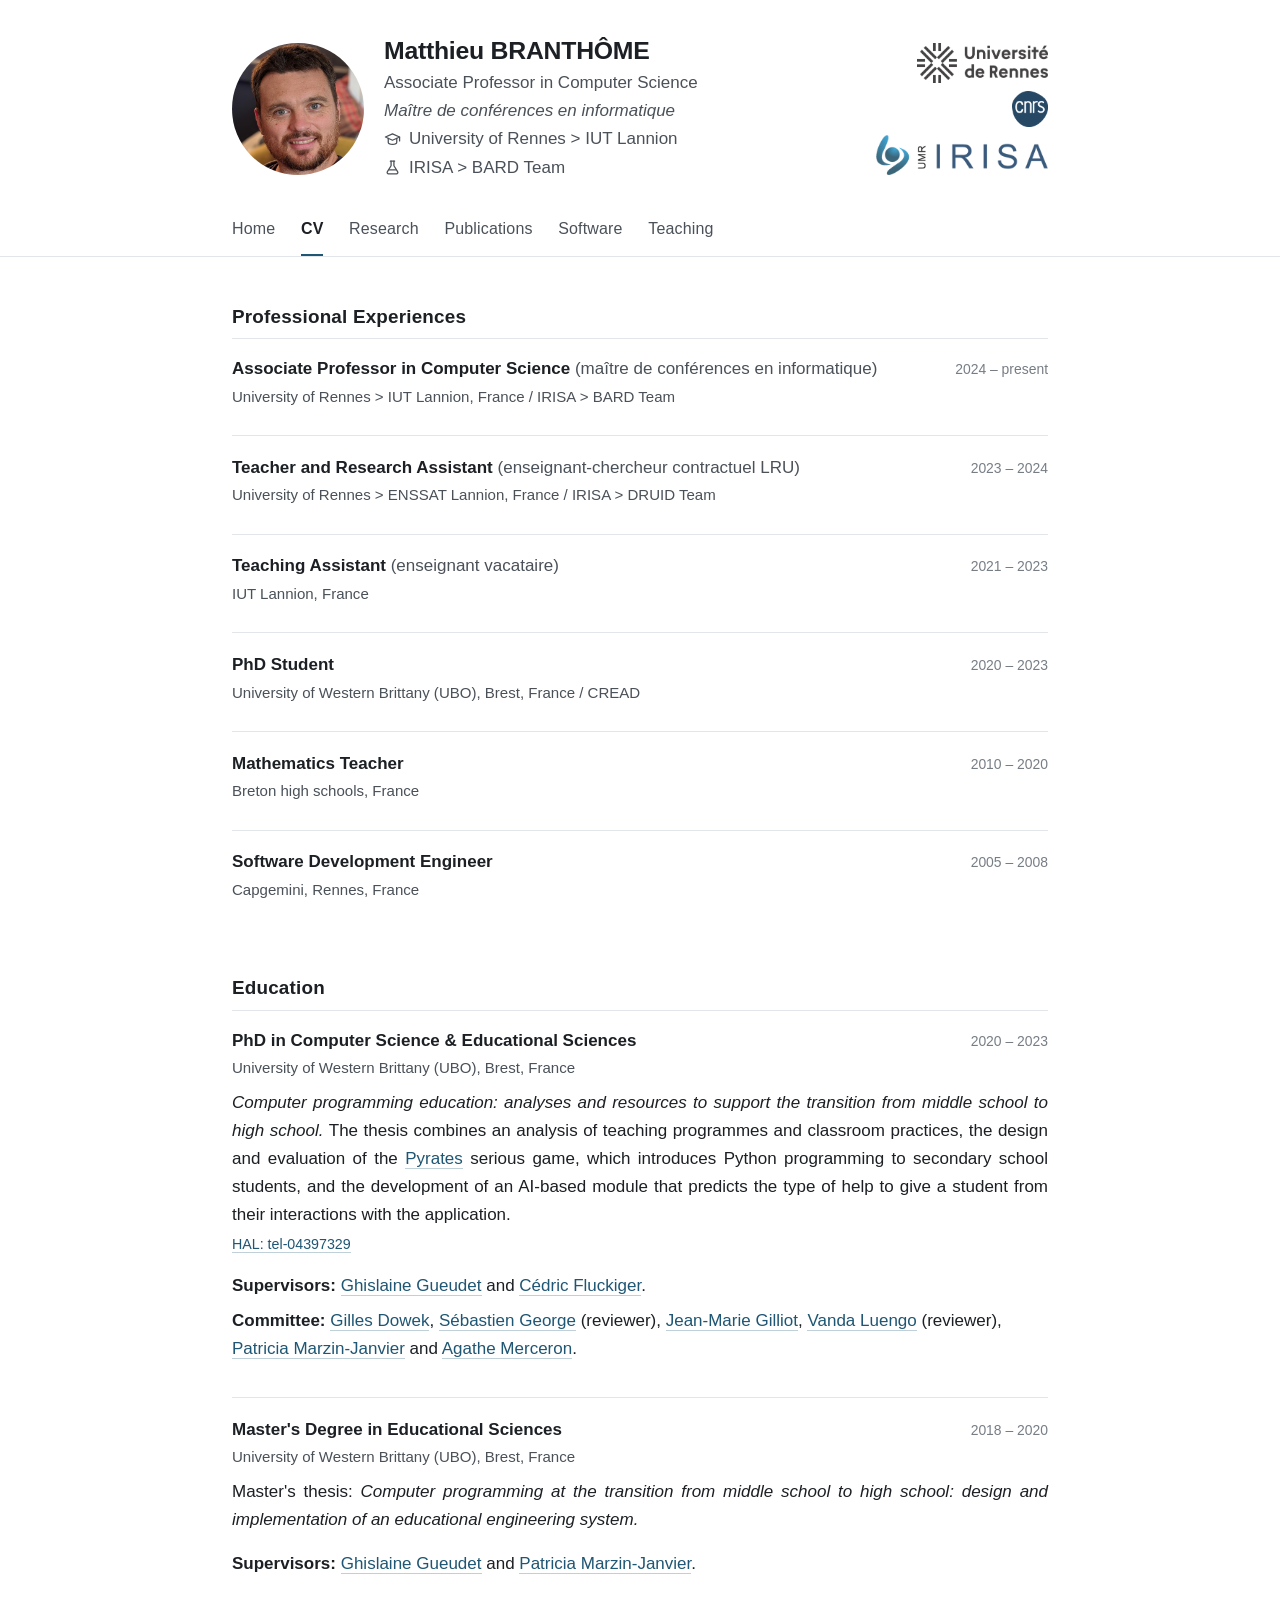
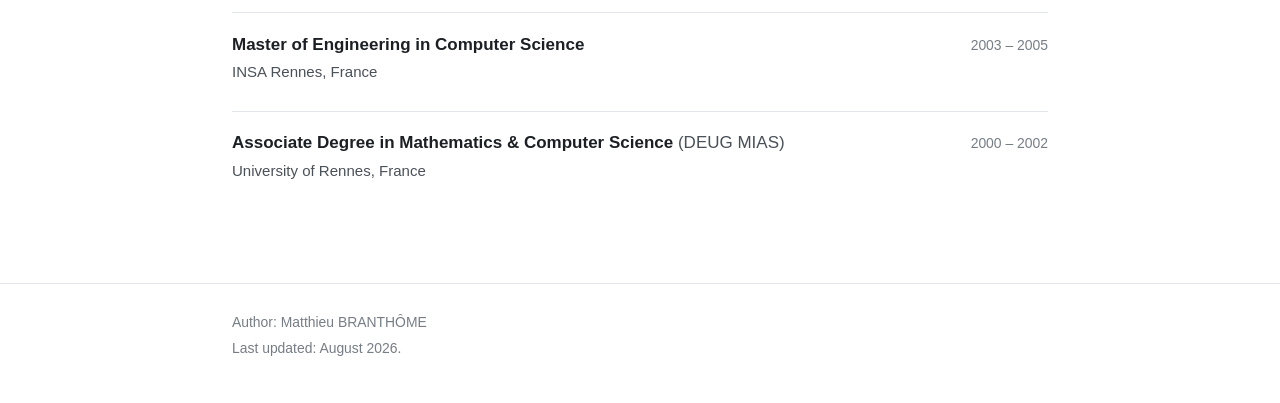
==== commit 91824cea: "Simplify footer to author name and last-updated date" ====
--- a/cv.html
+++ b/cv.html
@@ -181,7 +181,7 @@
 
 <footer class="site-footer">
   <div class="wrap">
-    <p>Matthieu Branthôme — IRISA / University of Rennes, IUT Lannion.</p>
+    <p>Author: Matthieu BRANTHÔME</p>
     <p>Last updated: August 2026.</p>
   </div>
 </footer>
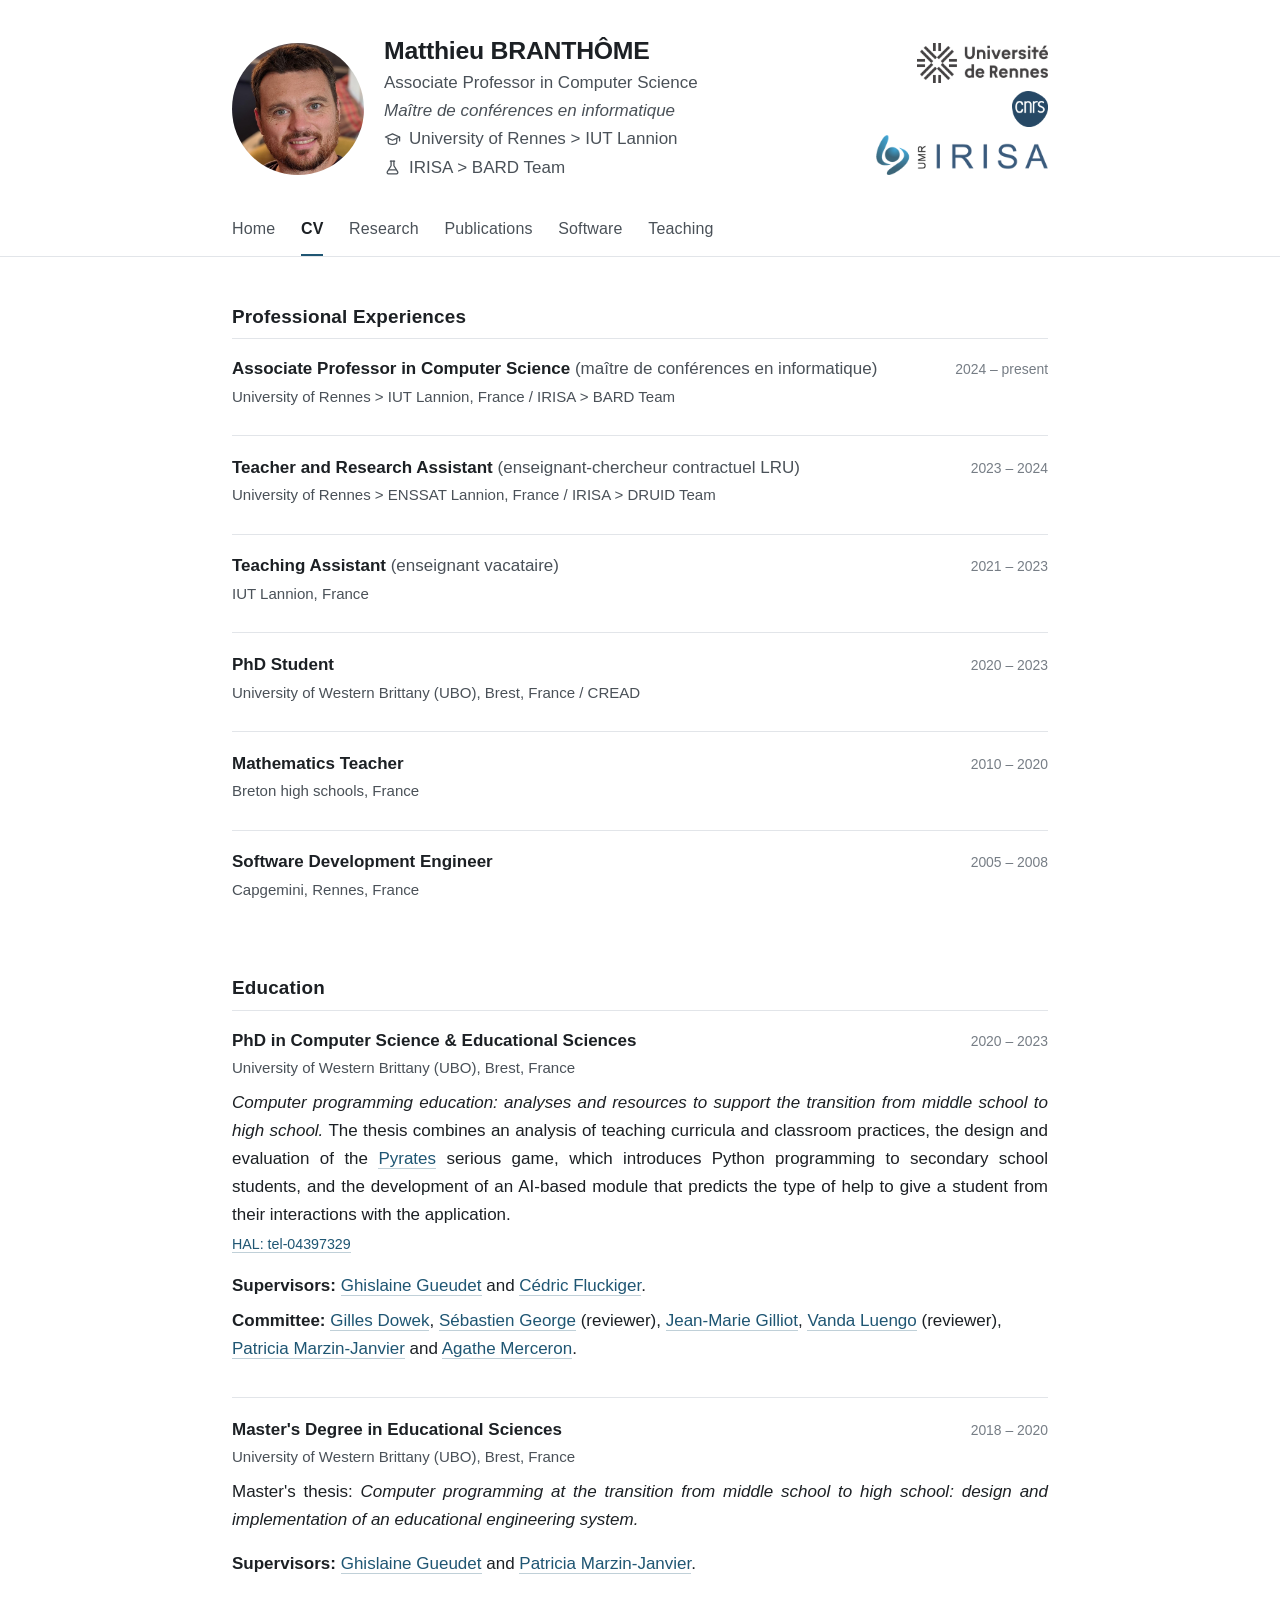
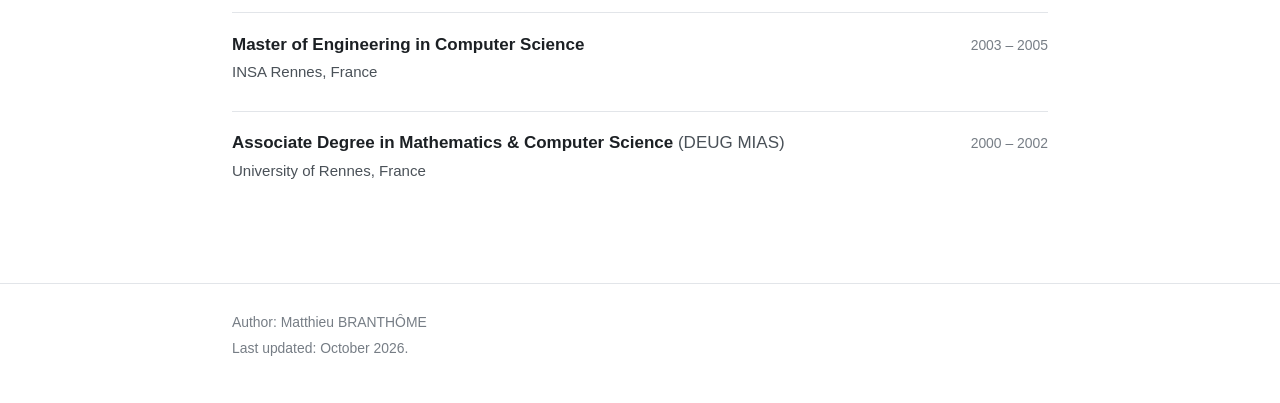
==== commit f723cdbd: "Use en dashes in titles; new home title; switch to US English and Title Case headings; Software, Res" ====
--- a/cv.html
+++ b/cv.html
@@ -3,15 +3,15 @@
 <head>
 <meta charset="utf-8">
 <meta name="viewport" content="width=device-width, initial-scale=1">
-<title>CV — Matthieu Branthôme</title>
+<title>CV – Matthieu Branthôme</title>
 <meta name="description" content="Curriculum vitae of Matthieu Branthôme: professional experiences and education.">
 <link rel="canonical" href="https://people.irisa.fr/Matthieu.Branthome/cv.html">
 <meta property="og:type" content="article">
-<meta property="og:title" content="CV — Matthieu Branthôme">
+<meta property="og:title" content="CV – Matthieu Branthôme">
 <meta property="og:description" content="Curriculum vitae of Matthieu Branthôme: professional experiences and education.">
 <meta property="og:url" content="https://people.irisa.fr/Matthieu.Branthome/cv.html">
 <meta property="og:image" content="https://people.irisa.fr/Matthieu.Branthome/photo.jpg">
-<meta property="og:locale" content="en_GB">
+<meta property="og:locale" content="en_US">
 <meta property="og:site_name" content="Matthieu Branthôme">
 <meta name="twitter:card" content="summary">
 <link rel="icon" type="image/png" href="favicon.png">
@@ -59,7 +59,7 @@
 
       <div class="entry">
         <div class="entry-head">
-          <h3>Associate Professor in Computer Science <span style="font-weight:400;color:var(--ink-soft)">(maître de conférences en informatique)</span></h3>
+          <h3>Associate Professor in Computer Science <span class="h-note">(maître de conférences en informatique)</span></h3>
           <span class="when">2024 – present</span>
         </div>
         <p class="where">University of Rennes &gt; IUT Lannion, France / IRISA &gt; BARD Team</p>
@@ -67,7 +67,7 @@
 
       <div class="entry">
         <div class="entry-head">
-          <h3>Teacher and Research Assistant <span style="font-weight:400;color:var(--ink-soft)">(enseignant-chercheur contractuel LRU)</span></h3>
+          <h3>Teacher and Research Assistant <span class="h-note">(enseignant-chercheur contractuel LRU)</span></h3>
           <span class="when">2023 – 2024</span>
         </div>
         <p class="where">University of Rennes &gt; ENSSAT Lannion, France / IRISA &gt; DRUID Team</p>
@@ -75,7 +75,7 @@
 
       <div class="entry">
         <div class="entry-head">
-          <h3>Teaching Assistant <span style="font-weight:400;color:var(--ink-soft)">(enseignant vacataire)</span></h3>
+          <h3>Teaching Assistant <span class="h-note">(enseignant vacataire)</span></h3>
           <span class="when">2021 – 2023</span>
         </div>
         <p class="where">IUT Lannion, France</p>
@@ -118,7 +118,7 @@
         <p>
           <em>Computer programming education: analyses and resources to support the transition
           from middle school to high school.</em> The thesis combines an analysis of teaching
-          programmes and classroom practices, the design and evaluation of the
+          curricula and classroom practices, the design and evaluation of the
           <a href="software.html">Pyrates</a> serious game, which introduces Python
           programming to secondary school students, and the development of an AI-based module
           that predicts the type of help to give a student from their interactions with the
@@ -169,7 +169,7 @@
 
       <div class="entry">
         <div class="entry-head">
-          <h3>Associate Degree in Mathematics &amp; Computer Science <span style="font-weight:400;color:var(--ink-soft)">(DEUG MIAS)</span></h3>
+          <h3>Associate Degree in Mathematics &amp; Computer Science <span class="h-note">(DEUG MIAS)</span></h3>
           <span class="when">2000 – 2002</span>
         </div>
         <p class="where">University of Rennes, France</p>
@@ -182,7 +182,7 @@
 <footer class="site-footer">
   <div class="wrap">
     <p>Author: Matthieu BRANTHÔME</p>
-    <p>Last updated: August 2026.</p>
+    <p>Last updated: October 2026.</p>
   </div>
 </footer>
 
--- a/style.css
+++ b/style.css
@@ -1,5 +1,5 @@
 /* ------------------------------------------------------------------
-   Matthieu Branthôme — personal research page
+   Matthieu Branthôme – personal research page
    Single stylesheet shared by every page.
    No external dependencies: works offline and on a static WebDAV space.
    ------------------------------------------------------------------ */
@@ -235,6 +235,10 @@
 
 .entry-head h3 { margin: 0; color: var(--ink); font-size: 17px; }
 
+.entry-head h3 .h-plain { font-weight: 400; }
+
+.entry-head h3 .h-note { font-weight: 400; color: var(--ink-soft); }
+
 .entry-head .when {
   color: var(--ink-faint);
   font-size: 0.87rem;
@@ -286,6 +290,8 @@
   color: var(--ink-soft);
   font-variant-numeric: tabular-nums;
 }
+
+.legend { margin: 1rem 0 0; color: var(--ink-faint); font-size: 13.9px; }
 
 /* ---------- Callout box ---------- */
 
@@ -610,3 +616,19 @@
 ol.pubs.c > li::before { content: "[C" counter(pub) "]"; }
 ol.pubs.w > li::before { content: "[W" counter(pub) "]"; }
 ol.pubs.t > li::before { content: "[T" counter(pub) "]"; }
+
+/* ---------- Venue ranking badge ---------- */
+
+.rank {
+  display: inline-block;
+  font-size: 0.78rem;
+  font-weight: 600;
+  letter-spacing: 0.03em;
+  color: var(--accent);
+  background: var(--bg-soft);
+  border: 1px solid var(--rule);
+  border-radius: 3px;
+  padding: 0.05rem 0.4rem;
+  vertical-align: 0.08em;
+  white-space: nowrap;
+}
